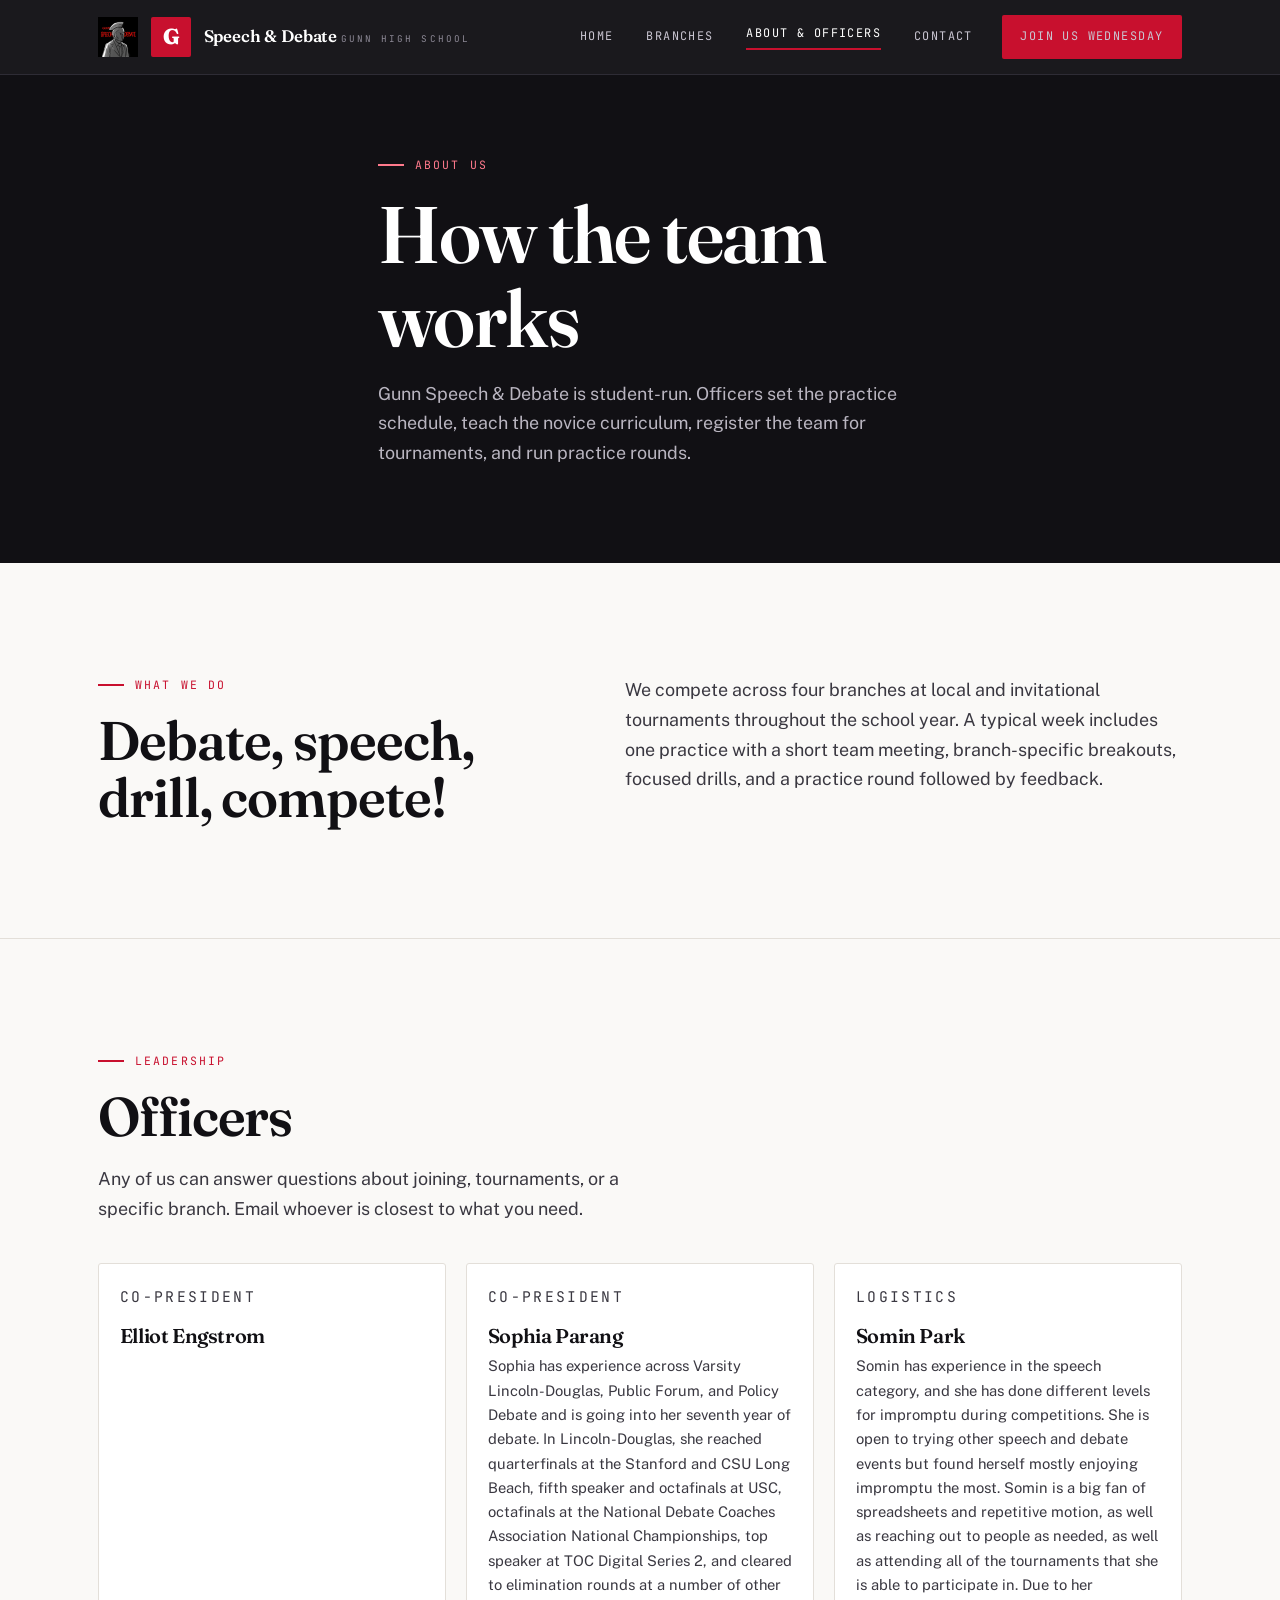
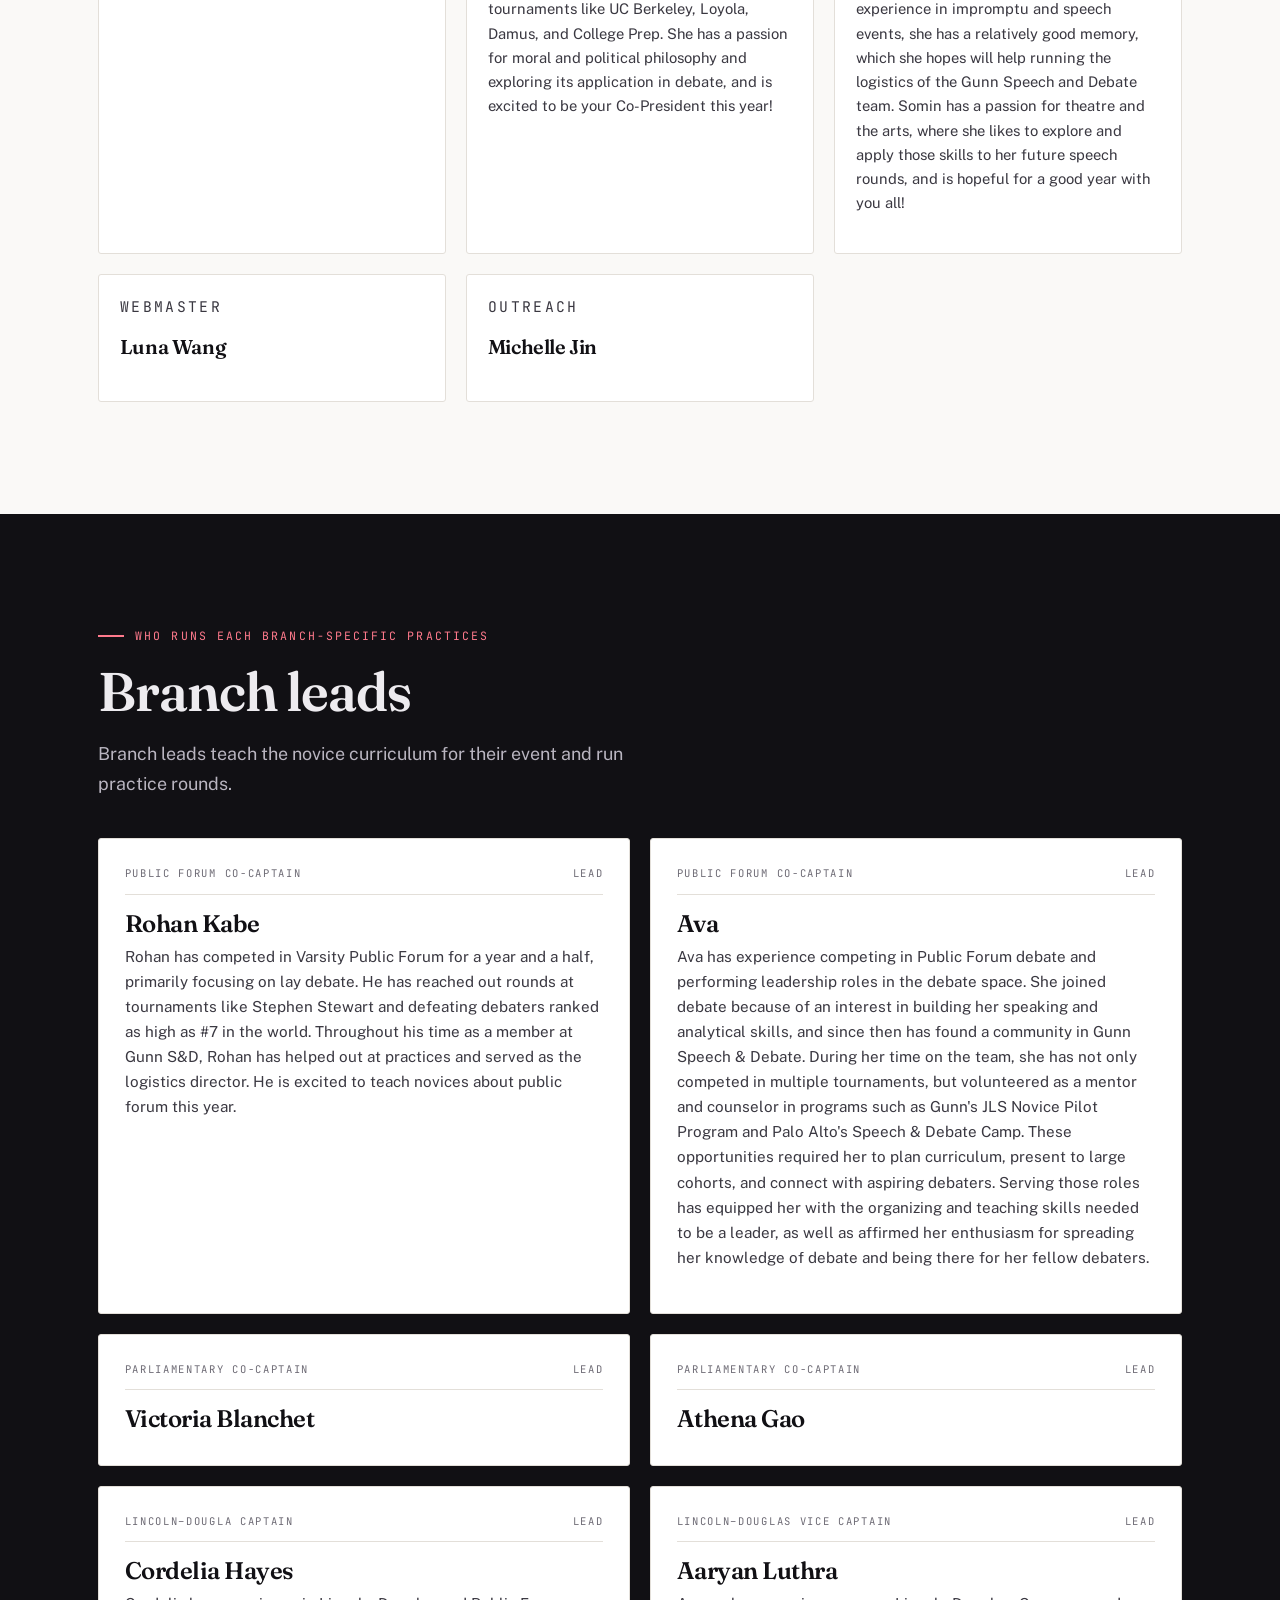
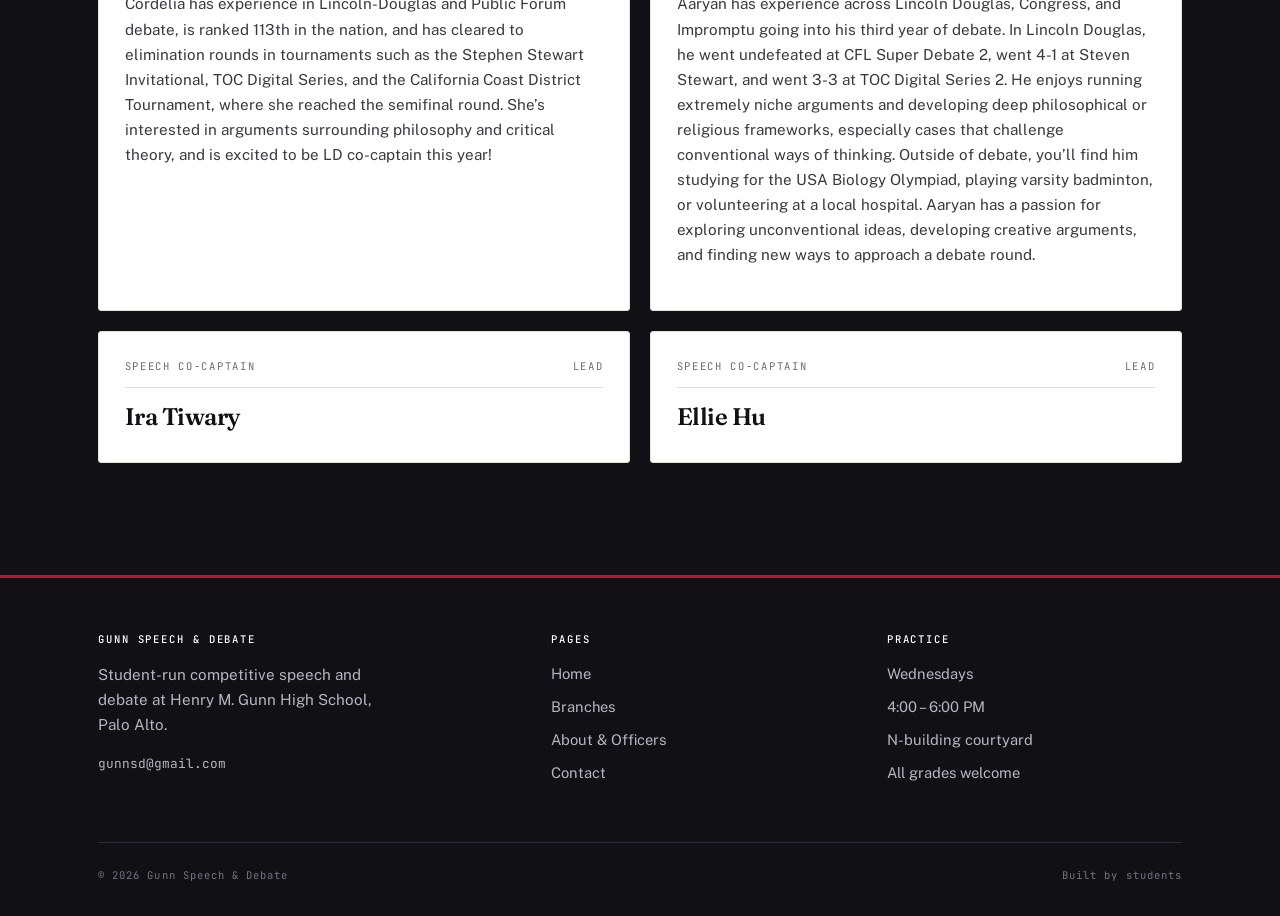
==== about.html @ 3ceed99e "Initial commit: Gunn SD site Co-Authored-By: Claude Opus 5 <noreply@anthropic.com>" ====
<!DOCTYPE html>
<html lang="en">
<head>
<meta charset="utf-8">
<meta name="viewport" content="width=device-width, initial-scale=1">
<title>About &amp; Officers — Gunn Speech &amp; Debate</title>
<meta name="description" content="Who we are and who runs the team — officers, branch leads, and how Gunn Speech &amp; Debate works.">
<link rel="preconnect" href="https://fonts.googleapis.com">
<link rel="preconnect" href="https://fonts.gstatic.com" crossorigin>
<link href="https://fonts.googleapis.com/css2?family=Fraunces:opsz,wght@9..144,400;9..144,600;9..144,900&family=Public+Sans:wght@400;500;600;700&family=JetBrains+Mono:wght@400;500;700&display=swap" rel="stylesheet">
<link rel="stylesheet" href="assets/css/style.css">
<link rel="icon" href="assets/img/favicon.png">
</head>
<body>
<a class="skip" href="#main">Skip to content</a>

<header class="site-header">
  <div class="wrap site-header__inner">
    <a class="brand" href="index.html">
      <img class="brand__logo" src="assets/img/gunn-logo.png" alt="Henry M. Gunn High School" onerror="this.remove()">
      <span class="brand__mark" aria-hidden="true">G</span>
      <span class="brand__text">
        <span class="brand__name">Speech &amp; Debate</span>
        <span class="brand__sub">Gunn High School</span>
      </span>
    </a>
    <button class="nav-toggle" aria-expanded="false" aria-controls="nav">Menu</button>
    <nav class="nav" id="nav">
      <a href="index.html">Home</a>
      <a href="branches.html">Branches</a>
      <a href="about.html" class="is-active">About &amp; Officers</a>
      <a href="contact.html">Contact</a>
      <a href="index.html#practice" class="btn btn--solid">Join us Wednesday</a>
    </nav>
  </div>
</header>

<main id="main">

  <section class="page-head">
    <div class="wrap" style="max-width:62ch">
      <p class="eyebrow eyebrow--light">About us</p>
      <h1 class="h-xl">How the team works</h1>
      <p class="lede">
        Gunn Speech &amp; Debate is student-run. Officers set the practice schedule, teach the
        novice curriculum, register the team for tournaments, and run practice rounds.
      </p>
    </div>
  </section>

  <section class="section">
    <div class="wrap split">
      <div class="reveal">
        <p class="eyebrow">What we do</p>
        <h2 class="h-lg">Debate, speech, drill, compete!</h2>
      </div>
      <div class="reveal stack">
        <p class="lede">
        We compete across four branches at local and invitational tournaments throughout the school year. A typical week includes one practice with a short team meeting, branch-specific breakouts, focused drills, and a practice round followed by feedback.
        </p>
      </div>
    </div>
  </section>

  <!-- ---------- OFFICERS ---------- -->
  <section class="section section--rule">
    <div class="wrap">
      <div class="reveal" style="max-width:56ch;margin-bottom:2.5rem">
        <p class="eyebrow">Leadership</p>
        <h2 class="h-lg">Officers</h2>
        <p class="lede" style="margin-top:1.2rem">
          Any of us can answer questions about joining, tournaments, or a specific branch. Email
          whoever is closest to what you need.
        </p>
      </div>

      <!--
        ============================================================
        HOW TO EDIT OFFICERS
        Copy one <article class="officer"> block per person.
        1. Photo: replace the <div class="officer__photo"> contents with
           <img src="assets/img/officers/firstname.jpg" alt="Name">
           (crop photos to 4:5 portrait, about 800x1000px)
        2. Swap in the real name, role, bio, and email.
        3. Delete any blocks you don't need.
        ============================================================
      -->
      <div class="officers">

        <article class="officer reveal">
          <div class="officer__body">
            <p class="officer__role">Co-President</p>
            <h3>Elliot Engstrom</h3>
            <p></p>
          </div>
        </article>

        <article class="officer reveal">
          <div class="officer__body">
            <p class="officer__role">Co-President</p>
            <h3>Sophia Parang</h3>
            <p>Sophia has experience across Varsity Lincoln-Douglas, Public Forum, and Policy Debate and is going into her seventh year of debate. In Lincoln-Douglas, she reached quarterfinals at the Stanford and CSU Long Beach, fifth speaker and octafinals at USC, octafinals at the National Debate Coaches Association National Championships, top speaker at TOC Digital Series 2, and cleared to elimination rounds at a number of other tournaments like UC Berkeley, Loyola, Damus, and College Prep. She has a passion for moral and political philosophy and exploring its application in debate, and is excited to be your Co-President this year!</p>
          </div>
        </article>

        <article class="officer reveal">
          <div class="officer__body">
            <p class="officer__role">Logistics</p>
            <h3>Somin Park</h3>
            <p>Somin has experience in the speech category, and she has done different levels for impromptu during competitions. She is open to trying other speech and debate events but found herself mostly enjoying impromptu the most. Somin is a big fan of spreadsheets and repetitive motion, as well as reaching out to people as needed, as well as attending all of the tournaments that she is able to participate in. Due to her experience in impromptu and speech events, she has a relatively good memory, which she hopes will help running the logistics of the Gunn Speech and Debate team. Somin has a passion for theatre and the arts, where she likes to explore and apply those skills to her future speech rounds, and is hopeful for a good year with you all!</p>          </div>
        </article>

            <article class="officer reveal">
          <div class="officer__body">
            <p class="officer__role">Webmaster</p>
            <h3>Luna Wang</h3>
            <p></p>
          </div>
        </article>


          <article class="officer reveal">
          <div class="officer__body">
            <p class="officer__role">Outreach</p>
            <h3>Michelle Jin</h3>
            <p></p>
          </div>
        </article>



      </div>
    </div>
  </section>

  <!-- ---------- BRANCH LEADS ---------- -->
  <section class="section section--dark">
    <div class="wrap">
      <div class="reveal" style="max-width:56ch;margin-bottom:2.5rem">
        <p class="eyebrow eyebrow--light">who runs each branch-specific practices</p>
        <h2 class="h-lg">Branch leads</h2>
        <p class="lede lede--light" style="margin-top:1.2rem">
          Branch leads teach the novice curriculum for their event and run practice rounds.
        </p>
      </div>
      <div class="grid-2 reveal">
        <div class="branch-link" style="cursor:default">
          <div class="branch-link__meta"><span>Public Forum Co-Captain</span><span>Lead</span></div>
          <h3>Rohan Kabe</h3>
          <p>Rohan has competed in Varsity Public Forum for a year and a half, primarily focusing on lay debate. He has reached out rounds at tournaments like Stephen Stewart and defeating debaters ranked as high as #7 in the world. Throughout his time as a member at Gunn S&D, Rohan has helped out at practices and served as the logistics director. He is excited to teach novices about public forum this year.</p>
        </div>

         <div class="branch-link" style="cursor:default">
          <div class="branch-link__meta"><span>Public Forum Co-Captain</span><span>Lead</span></div>
          <h3>Ava</h3>
          <p>Ava has experience competing in Public Forum debate and performing leadership roles in the debate space. She joined debate because of an interest in building her speaking and analytical skills, and since then has found a community in Gunn Speech & Debate. During her time on the team, she has not only competed in multiple tournaments, but volunteered as a mentor and counselor in programs such as Gunn's JLS Novice Pilot Program and Palo Alto's Speech & Debate Camp. These opportunities required her to plan curriculum, present to large cohorts, and connect with aspiring debaters. Serving those roles has equipped her with the organizing and teaching skills needed to be a leader, as well as affirmed her enthusiasm for spreading her knowledge of debate and being there for her fellow debaters.</p>
        </div>

        <div class="branch-link" style="cursor:default">
          <div class="branch-link__meta"><span>Parliamentary Co-Captain</span><span>Lead</span></div>
          <h3>Victoria Blanchet</h3>
        </div>
         <div class="branch-link" style="cursor:default">
          <div class="branch-link__meta"><span>Parliamentary Co-Captain</span><span>Lead</span></div>
          <h3>Athena Gao</h3>
        </div>
        <div class="branch-link" style="cursor:default">
          <div class="branch-link__meta"><span>Lincoln–Dougla Captain</span><span>Lead</span></div>
          <h3>Cordelia Hayes</h3>
          <p>Cordelia has experience in Lincoln-Douglas and Public Forum debate, is ranked 113th in the nation, and has cleared to elimination rounds in tournaments such as the Stephen Stewart Invitational, TOC Digital Series, and the California Coast District Tournament, where she reached the semifinal round. She’s interested in arguments surrounding philosophy and critical theory, and is excited to be LD co-captain this year!</p>
        </div>
          <div class="branch-link" style="cursor:default">
          <div class="branch-link__meta"><span>Lincoln–Douglas Vice Captain</span><span>Lead</span></div>
          <h3>Aaryan Luthra</h3>
          <p>Aaryan has experience across Lincoln Douglas, Congress, and Impromptu going into his third year of debate. In Lincoln Douglas, he went undefeated at CFL Super Debate 2, went 4-1 at Steven Stewart, and went 3-3 at TOC Digital Series 2. He enjoys running extremely niche arguments and developing deep philosophical or religious frameworks, especially cases that challenge conventional ways of thinking. Outside of debate, you’ll find him studying for the USA Biology Olympiad, playing varsity badminton, or volunteering at a local hospital. Aaryan has a passion for exploring unconventional ideas, developing creative arguments, and finding new ways to approach a debate round. </p>
        </div>
        <div class="branch-link" style="cursor:default">
          <div class="branch-link__meta"><span>Speech Co-captain</span><span>Lead</span></div>
          <h3>Ira Tiwary</h3>
        </div>
        <div class="branch-link" style="cursor:default">
          <div class="branch-link__meta"><span>Speech Co-captain</span><span>Lead</span></div>
          <h3>Ellie Hu</h3>
        </div>
      </div>
    </div>
  </section>

</main>

<footer class="site-footer">
  <div class="wrap">
    <div class="site-footer__grid">
      <div>
        <h4>Gunn Speech &amp; Debate</h4>
        <p style="font-size:.95rem;max-width:34ch">Student-run competitive speech and debate at Henry M. Gunn High School, Palo Alto.</p>
        <p style="font-family:var(--mono);font-size:.8rem"><a href="mailto:gunnsd@gmail.com">gunnsd@gmail.com</a></p>
      </div>
      <div>
        <h4>Pages</h4>
        <ul>
          <li><a href="index.html">Home</a></li>
          <li><a href="branches.html">Branches</a></li>
          <li><a href="about.html">About &amp; Officers</a></li>
          <li><a href="contact.html">Contact</a></li>
        </ul>
      </div>
      <div>
        <h4>Practice</h4>
        <ul>
          <li>Wednesdays</li>
          <li>4:00 – 6:00 PM</li>
          <li>N-building courtyard</li>
          <li>All grades welcome</li>
        </ul>
      </div>
    </div>
    <div class="site-footer__note">
      <span>© <span id="year">2026</span> Gunn Speech &amp; Debate</span>
      <span>Built by students</span>
    </div>
  </div>
</footer>

<script src="assets/js/main.js"></script>
</body>
</html>
---- assets/css/style.css ----
/* ============================================================
   Gunn Speech & Debate — core stylesheet
   Palette:  ink #111014 / crimson #C8102E / ember #8C0E22
             paper #FAF9F7 / rule #E3DFD9 / mute #6E6B75
   Type:     Fraunces (display) / Public Sans (body) / JetBrains Mono (data)
   ============================================================ */

:root {
  --ink: #111014;
  --ink-2: #1B1A20;
  --ink-soft: #3A3841;
  --mute: #6E6B75;
  --crimson: #C8102E;
  --ember: #8C0E22;
  --paper: #FAF9F7;
  --card: #FFFFFF;
  --rule: #E3DFD9;
  --rule-dark: #2E2C35;

  --display: "Fraunces", Georgia, serif;
  --body: "Public Sans", system-ui, -apple-system, sans-serif;
  --mono: "JetBrains Mono", ui-monospace, monospace;

  --wrap: 1180px;
  --gut: clamp(1.25rem, 4vw, 3rem);
  --radius: 3px;
}

/* ---------- reset ---------- */
*, *::before, *::after { box-sizing: border-box; }
html { -webkit-text-size-adjust: 100%; scroll-behavior: smooth; }
body {
  margin: 0;
  background: var(--paper);
  color: var(--ink);
  font-family: var(--body);
  font-size: 17px;
  line-height: 1.65;
  -webkit-font-smoothing: antialiased;
}
img { max-width: 100%; display: block; }
a { color: inherit; }
h1, h2, h3, h4 { margin: 0; font-family: var(--display); font-weight: 600; line-height: 1.05; letter-spacing: -0.02em; }
p { margin: 0 0 1rem; }
ul { margin: 0; padding: 0; list-style: none; }

:focus-visible {
  outline: 3px solid var(--crimson);
  outline-offset: 3px;
}
.skip {
  position: absolute; left: -9999px; top: 0; z-index: 200;
  background: var(--crimson); color: #fff; padding: .75rem 1.25rem;
  font-family: var(--mono); font-size: .8rem;
}
.skip:focus { left: 0; }

/* ---------- shared bits ---------- */
.wrap { width: 100%; max-width: var(--wrap); margin: 0 auto; padding: 0 var(--gut); }

.eyebrow {
  font-family: var(--mono);
  font-size: .72rem;
  letter-spacing: .18em;
  text-transform: uppercase;
  color: var(--crimson);
  margin: 0 0 1.1rem;
  display: flex;
  align-items: center;
  gap: .7rem;
}
.eyebrow::before {
  content: "";
  width: 26px; height: 2px;
  background: var(--crimson);
  flex: none;
}
.eyebrow--light { color: #FF7A8C; }
.eyebrow--light::before { background: #FF7A8C; }

.h-xl { font-size: clamp(2.6rem, 7vw, 5rem); }
.h-lg { font-size: clamp(2.1rem, 4.6vw, 3.4rem); }
.h-md { font-size: clamp(1.4rem, 2.4vw, 1.9rem); }
.lede { font-size: 1.12rem; color: var(--ink-soft); max-width: 60ch; }
.lede--light { color: #B9B5C0; }

.btn {
  display: inline-flex; align-items: center; gap: .6rem;
  font-family: var(--mono); font-size: .78rem; letter-spacing: .12em; text-transform: uppercase;
  padding: 1rem 1.6rem; border: 1.5px solid transparent; border-radius: var(--radius);
  text-decoration: none; cursor: pointer;
  transition: background .18s ease, color .18s ease, transform .18s ease, border-color .18s ease;
}
.btn:hover { transform: translateY(-2px); }
.btn--solid { background: var(--crimson); color: #fff; }
.btn--solid:hover { background: var(--ember); }
.btn--ghost { border-color: currentColor; color: var(--ink); }
.btn--ghost:hover { background: var(--ink); color: var(--paper); border-color: var(--ink); }
.btn--ghost-light { border-color: rgba(255,255,255,.45); color: #fff; }
.btn--ghost-light:hover { background: #fff; color: var(--ink); border-color: #fff; }

.section { padding: clamp(4rem, 9vw, 7rem) 0; }
.section--dark { background: var(--ink); color: #EDEBEF; }
.section--rule { border-top: 1px solid var(--rule); }

/* ---------- header ---------- */
.site-header {
  position: sticky; top: 0; z-index: 100;
  background: rgba(17, 16, 20, .96);
  backdrop-filter: blur(8px);
  border-bottom: 1px solid var(--rule-dark);
}
.site-header__inner {
  display: flex; align-items: center; justify-content: space-between;
  gap: 1rem; min-height: 74px;
}
.brand { display: flex; align-items: center; gap: .8rem; text-decoration: none; color: #fff; }
.brand__logo { height: 40px; width: auto; }
.brand__mark {
  width: 40px; height: 40px; display: grid; place-items: center;
  background: var(--crimson); color: #fff; border-radius: 2px;
  font-family: var(--display); font-weight: 900; font-size: 1.35rem; letter-spacing: -.04em;
}
.brand__text { line-height: 1.15; }
.brand__name { font-family: var(--display); font-weight: 600; font-size: 1.05rem; letter-spacing: -.01em; }
.brand__sub {
  font-family: var(--mono); font-size: .58rem; letter-spacing: .22em;
  text-transform: uppercase; color: #8E8A97;
}

.nav { display: flex; align-items: center; gap: .35rem; }
.nav a {
  font-family: var(--mono); font-size: .74rem; letter-spacing: .12em; text-transform: uppercase;
  color: #C9C5D1; text-decoration: none; padding: .6rem .85rem; border-radius: 2px;
  transition: color .16s ease, background .16s ease;
}
.nav a:hover { color: #fff; background: rgba(255,255,255,.07); }
.nav a.is-active { color: #fff; }
.nav a.is-active::after {
  content: ""; display: block; height: 2px; background: var(--crimson); margin-top: 5px;
}
.nav .btn { padding: .7rem 1.1rem; margin-left: .6rem; }
.nav .btn:hover { background: var(--ember); color: #fff; }

.nav-toggle {
  display: none; background: none; border: 1px solid var(--rule-dark); color: #fff;
  font-family: var(--mono); font-size: .7rem; letter-spacing: .14em; text-transform: uppercase;
  padding: .6rem .8rem; border-radius: 2px; cursor: pointer;
}

/* ---------- hero ---------- */
.hero {
  background: var(--ink);
  color: #fff;
  position: relative;
  overflow: hidden;
  padding: clamp(3.5rem, 9vw, 6.5rem) 0 clamp(3.5rem, 8vw, 5.5rem);
}
.hero::after {
  content: ""; position: absolute; inset: 0;
  background:
    repeating-linear-gradient(90deg, rgba(255,255,255,.035) 0 1px, transparent 1px 96px);
  pointer-events: none;
}
.hero__grid {
  position: relative; z-index: 2;
  display: grid; grid-template-columns: 1.35fr .85fr; gap: clamp(2rem, 5vw, 4rem);
  align-items: center;
}
.hero__title { font-size: clamp(2.7rem, 6.6vw, 5.1rem); font-weight: 600; }
.hero__title em {
  font-style: normal; color: var(--crimson);
  text-decoration: underline; text-decoration-thickness: 3px; text-underline-offset: 8px;
}
.hero__resolved {
  font-family: var(--mono); font-size: .8rem; letter-spacing: .3em; text-transform: uppercase;
  color: var(--crimson); margin-bottom: 1.4rem; display: block;
}
.hero__lede { color: #B9B5C0; font-size: 1.14rem; max-width: 46ch; margin-top: 1.6rem; }
.hero__actions { display: flex; flex-wrap: wrap; gap: .8rem; margin-top: 2.2rem; }

/* signature: the time-signal card */
.signal {
  border: 1px solid var(--rule-dark);
  background: linear-gradient(180deg, #17161C 0%, #121116 100%);
  border-radius: var(--radius);
  padding: 1.6rem 1.6rem 1.4rem;
}
.signal__head {
  display: flex; justify-content: space-between; align-items: center;
  font-family: var(--mono); font-size: .66rem; letter-spacing: .2em; text-transform: uppercase;
  color: #8E8A97; border-bottom: 1px solid var(--rule-dark); padding-bottom: .8rem;
}
.signal__dot {
  width: 8px; height: 8px; border-radius: 50%; background: var(--crimson);
  display: inline-block; margin-right: .45rem;
  animation: pulse 2.4s ease-in-out infinite;
}
@keyframes pulse { 0%, 100% { opacity: 1; } 50% { opacity: .25; } }
.signal__day {
  font-family: var(--display); font-size: clamp(2.4rem, 5vw, 3.2rem); font-weight: 900;
  letter-spacing: -.03em; margin: 1.1rem 0 .2rem; color: #fff;
}
.signal__time { font-family: var(--mono); font-size: 1.5rem; color: var(--crimson); letter-spacing: -.02em; }
.signal__rows { margin-top: 1.3rem; border-top: 1px solid var(--rule-dark); }
.signal__row {
  display: flex; justify-content: space-between; gap: 1rem;
  padding: .7rem 0; border-bottom: 1px solid var(--rule-dark);
  font-family: var(--mono); font-size: .74rem; letter-spacing: .04em;
}
.signal__row span:first-child { color: #77737F; text-transform: uppercase; letter-spacing: .16em; font-size: .64rem; }
.signal__row span:last-child { color: #EDEBEF; text-align: right; }
.signal__note { font-family: var(--mono); font-size: .68rem; color: #77737F; margin: 1rem 0 0; line-height: 1.6; }

/* ---------- marquee strip ---------- */
.strip {
  background: var(--crimson); color: #fff; overflow: hidden;
  border-top: 1px solid rgba(0,0,0,.2); border-bottom: 1px solid rgba(0,0,0,.2);
}
.strip__track {
  display: flex; gap: 3rem; padding: .8rem 0; white-space: nowrap;
  font-family: var(--mono); font-size: .72rem; letter-spacing: .24em; text-transform: uppercase;
  animation: slide 34s linear infinite; width: max-content;
}
.strip__track span::before { content: "◆"; margin-right: 3rem; opacity: .6; }
@keyframes slide { from { transform: translateX(0); } to { transform: translateX(-50%); } }

/* ---------- generic layout helpers ---------- */
.split { display: grid; grid-template-columns: .9fr 1.1fr; gap: clamp(2rem, 6vw, 4.5rem); align-items: start; }
.stack > * + * { margin-top: 1rem; }
.grid-3 { display: grid; grid-template-columns: repeat(3, 1fr); gap: 1.25rem; }
.grid-2 { display: grid; grid-template-columns: repeat(2, 1fr); gap: 1.25rem; }

/* ---------- cards ---------- */
.card {
  background: var(--card);
  border: 1px solid var(--rule);
  border-radius: var(--radius);
  padding: 1.7rem;
}
.card__num {
  font-family: var(--mono); font-size: .7rem; letter-spacing: .18em; color: var(--crimson);
  display: block; margin-bottom: .8rem;
}
.card p { color: var(--ink-soft); margin-bottom: 0; }
.card h3 { margin-bottom: .6rem; }

/* branch teaser cards */
.branch-link {
  display: block; text-decoration: none; color: var(--ink);
  background: var(--card); border: 1px solid var(--rule); border-radius: var(--radius);
  padding: 1.6rem; position: relative; overflow: hidden;
  transition: border-color .2s ease, transform .2s ease;
}
.branch-link::before {
  content: ""; position: absolute; left: 0; top: 0; bottom: 0; width: 3px;
  background: var(--crimson); transform: scaleY(0); transform-origin: top;
  transition: transform .28s ease;
}
.branch-link:hover { border-color: var(--ink); transform: translateY(-3px); }
.branch-link:hover::before { transform: scaleY(1); }
.branch-link__meta {
  font-family: var(--mono); font-size: .66rem; letter-spacing: .16em; text-transform: uppercase;
  color: var(--mute); display: flex; justify-content: space-between; gap: 1rem;
  border-bottom: 1px solid var(--rule); padding-bottom: .7rem; margin-bottom: 1rem;
}
.branch-link h3 { font-size: 1.5rem; margin-bottom: .5rem; color: var(--ink); }
.branch-link p { color: var(--ink-soft); font-size: .95rem; margin: 0 0 1.1rem; }
.branch-link__go { font-family: var(--mono); font-size: .7rem; letter-spacing: .14em; text-transform: uppercase; color: var(--crimson); }

/* ---------- THE FLOW (signature element) ---------- */
.flow { border-top: 1px solid var(--rule); margin-top: 1.6rem; }
.flow__row {
  display: grid; grid-template-columns: 92px 1fr 74px;
  gap: 1rem; align-items: baseline;
  padding: .8rem 0; border-bottom: 1px solid var(--rule);
}
.flow__side {
  font-family: var(--mono); font-size: .62rem; letter-spacing: .16em; text-transform: uppercase;
  padding: .18rem .45rem; border-radius: 2px; justify-self: start;
}
.flow__side--aff { background: rgba(200,16,46,.1); color: var(--ember); }
.flow__side--neg { background: rgba(17,16,20,.07); color: var(--ink); }
.flow__side--both { background: transparent; color: var(--mute); border: 1px dashed var(--rule); }
.flow__name { font-weight: 600; font-size: .98rem; }
.flow__name small { display: block; font-weight: 400; color: var(--mute); font-size: .82rem; line-height: 1.5; }
.flow__time { font-family: var(--mono); font-size: .82rem; color: var(--crimson); text-align: right; }

.branch {
  border-top: 3px solid var(--ink);
  padding-top: 1.8rem;
  margin-top: clamp(3rem, 6vw, 4.5rem);
  display: grid; grid-template-columns: 1fr 1.05fr; gap: clamp(2rem, 5vw, 4rem);
  align-items: start;
  scroll-margin-top: 90px;
}
.branch:first-of-type { margin-top: 0; }
.branch__tag {
  font-family: var(--mono); font-size: .68rem; letter-spacing: .18em; text-transform: uppercase;
  color: var(--crimson); margin-bottom: .9rem; display: block;
}
.branch__facts { margin-top: 1.4rem; border-top: 1px solid var(--rule); }
.branch__facts div {
  display: flex; justify-content: space-between; gap: 1rem;
  padding: .6rem 0; border-bottom: 1px solid var(--rule);
  font-size: .9rem;
}
.branch__facts dt, .branch__facts span:first-child {
  font-family: var(--mono); font-size: .64rem; letter-spacing: .16em;
  text-transform: uppercase; color: var(--mute);
}
.flow__caption {
  font-family: var(--mono); font-size: .64rem; letter-spacing: .16em; text-transform: uppercase;
  color: var(--mute); display: flex; justify-content: space-between; gap: 1rem;
}

/* speech events list (deliberately not a flow) */
.event {
  display: grid; grid-template-columns: 1fr auto; gap: 1rem; align-items: baseline;
  padding: 1rem 0; border-bottom: 1px solid var(--rule);
}
.event h4 { font-family: var(--body); font-weight: 600; font-size: 1rem; margin: 0 0 .2rem; }
.event p { margin: 0; color: var(--ink-soft); font-size: .9rem; }
.event__time { font-family: var(--mono); font-size: .78rem; color: var(--crimson); white-space: nowrap; }

/* ---------- officers ---------- */
.officers { display: grid; grid-template-columns: repeat(3, 1fr); gap: 1.25rem; }
.officer {
  background: var(--card); border: 1px solid var(--rule); border-radius: var(--radius);
  overflow: hidden; display: flex; flex-direction: column;
}
.officer__photo {
  aspect-ratio: 4 / 5; background: #EBE8E3; position: relative;
  display: grid; place-items: center; border-bottom: 1px solid var(--rule);
  overflow: hidden;
}
.officer__photo img { width: 100%; height: 100%; object-fit: cover; }
.officer__initials {
  font-family: var(--display); font-size: 2.6rem; font-weight: 900; color: #C9C4BC; letter-spacing: -.04em;
}
.officer__body { padding: 1.3rem; flex: 1; display: flex; flex-direction: column; }
.officer__role {
  font-family: var(--mono); font-size: .64rem; letter-spacing: .16em; text-transform: uppercase;
  color: var(--crimson); margin-bottom: .5rem;
}
.officer h3 { font-size: 1.25rem; margin-bottom: .5rem; }
.officer p { font-size: .92rem; color: var(--ink-soft); margin-bottom: 1rem; }
.officer__mail {
  margin-top: auto; font-family: var(--mono); font-size: .72rem; color: var(--ink);
  text-decoration: none; border-bottom: 1px solid var(--crimson); align-self: flex-start;
  padding-bottom: 2px;
}
.officer__mail:hover { color: var(--crimson); }

/* ---------- contact ---------- */
.contact-card {
  background: var(--ink); color: #fff; border-radius: var(--radius);
  padding: clamp(1.75rem, 4vw, 2.5rem);
}
.contact-card a { color: #fff; }
.mailrow {
  display: flex; justify-content: space-between; align-items: baseline; gap: 1rem;
  padding: 1rem 0; border-bottom: 1px solid var(--rule-dark);
  text-decoration: none;
}
.mailrow:first-of-type { border-top: 1px solid var(--rule-dark); }
.mailrow__label { font-family: var(--mono); font-size: .66rem; letter-spacing: .16em; text-transform: uppercase; color: #8E8A97; }
.mailrow__value { font-family: var(--mono); font-size: .92rem; color: #fff; word-break: break-all; }
.mailrow:hover .mailrow__value { color: #FF7A8C; }

.faq { border-top: 1px solid var(--rule); }
.faq details { border-bottom: 1px solid var(--rule); }
.faq summary {
  cursor: pointer; padding: 1.1rem 0; font-weight: 600; font-size: 1.02rem;
  list-style: none; display: flex; justify-content: space-between; gap: 1rem; align-items: center;
}
.faq summary::-webkit-details-marker { display: none; }
.faq summary::after { content: "+"; font-family: var(--mono); color: var(--crimson); font-size: 1.2rem; }
.faq details[open] summary::after { content: "–"; }
.faq details p { color: var(--ink-soft); padding-bottom: 1.1rem; margin: 0; max-width: 70ch; }

/* ---------- stats ---------- */
.stats { display: grid; grid-template-columns: repeat(4, 1fr); gap: 1px; background: var(--rule-dark); border: 1px solid var(--rule-dark); }
.stat { background: var(--ink); padding: 1.5rem; }
.stat__k { font-family: var(--display); font-size: 2.1rem; font-weight: 900; color: #fff; letter-spacing: -.03em; }
.stat__l { font-family: var(--mono); font-size: .64rem; letter-spacing: .16em; text-transform: uppercase; color: #8E8A97; margin-top: .3rem; }

/* ---------- footer ---------- */
.site-footer { background: var(--ink); color: #B9B5C0; padding: 3.5rem 0 2rem; border-top: 3px solid var(--crimson); }
.site-footer__grid { display: grid; grid-template-columns: 1.4fr 1fr 1fr; gap: 2.5rem; }
.site-footer h4 {
  font-family: var(--mono); font-size: .66rem; letter-spacing: .18em; text-transform: uppercase;
  color: #fff; margin-bottom: 1rem; font-weight: 500;
}
.site-footer a { color: #B9B5C0; text-decoration: none; }
.site-footer a:hover { color: #fff; }
.site-footer li { margin-bottom: .55rem; font-size: .92rem; }
.site-footer__note {
  margin-top: 3rem; padding-top: 1.5rem; border-top: 1px solid var(--rule-dark);
  display: flex; justify-content: space-between; flex-wrap: wrap; gap: 1rem;
  font-family: var(--mono); font-size: .66rem; letter-spacing: .1em; color: #77737F;
}

/* ---------- page header (interior pages) ---------- */
.page-head { background: var(--ink); color: #fff; padding: clamp(3rem, 7vw, 5rem) 0; }
.page-head .lede { color: #B9B5C0; margin-top: 1.2rem; }

/* ---------- reveal ---------- */
.reveal { opacity: 0; transform: translateY(18px); transition: opacity .6s ease, transform .6s ease; }
.reveal.is-in { opacity: 1; transform: none; }

/* ---------- responsive ---------- */
@media (max-width: 900px) {
  .hero__grid, .split, .branch { grid-template-columns: 1fr; }
  .grid-3, .officers { grid-template-columns: repeat(2, 1fr); }
  .stats { grid-template-columns: repeat(2, 1fr); }
  .site-footer__grid { grid-template-columns: 1fr 1fr; }

  .nav-toggle { display: block; }
  .nav {
    display: none; position: absolute; left: 0; right: 0; top: 100%;
    flex-direction: column; align-items: stretch; gap: 0;
    background: var(--ink); border-bottom: 1px solid var(--rule-dark); padding: .5rem var(--gut) 1.25rem;
  }
  .nav.is-open { display: flex; }
  .nav a { padding: .9rem 0; border-bottom: 1px solid var(--rule-dark); }
  .nav a.is-active::after { display: none; }
  .nav .btn { margin: 1rem 0 0; justify-content: center; }
  .site-header__inner { position: relative; }
}
@media (max-width: 620px) {
  body { font-size: 16px; }
  .grid-3, .grid-2, .officers { grid-template-columns: 1fr; }
  .stats { grid-template-columns: 1fr; }
  .site-footer__grid { grid-template-columns: 1fr; }
  .flow__row { grid-template-columns: 78px 1fr 62px; gap: .6rem; }
  .btn { width: 100%; justify-content: center; }
  .hero__actions { flex-direction: column; }
}

@media (prefers-reduced-motion: reduce) {
  *, *::before, *::after {
    animation-duration: .001ms !important;
    animation-iteration-count: 1 !important;
    transition-duration: .001ms !important;
    scroll-behavior: auto !important;
  }
  .reveal { opacity: 1; transform: none; }
}

/* ---------- parent night banner ---------- */
.blare {
  position: relative; overflow: hidden;
  background: var(--crimson);
  color: #fff;
  border-bottom: 2px solid var(--ember);
  animation: blare-flash 1.6s ease-in-out infinite;
}
.blare__inner {
  display: flex; align-items: center; justify-content: center;
  flex-wrap: wrap; gap: .55rem 1.1rem;
  padding: .85rem 0; text-align: center;
}
.blare__tag {
  font-family: var(--mono); font-size: .62rem; font-weight: 700;
  letter-spacing: .22em; text-transform: uppercase;
  background: #fff; color: var(--crimson);
  padding: .3rem .6rem; border-radius: 2px;
  animation: pulse 1.2s ease-in-out infinite;
}
.blare__text {
  font-family: var(--display); font-weight: 900; font-size: 1.08rem;
  letter-spacing: -.01em;
}
.blare__link {
  font-family: var(--mono); font-size: .72rem; font-weight: 700;
  letter-spacing: .14em; text-transform: uppercase;
  color: #fff; text-decoration: none;
  border: 1.5px solid rgba(255,255,255,.7); border-radius: var(--radius);
  padding: .5rem .9rem; transition: background .18s ease, color .18s ease;
}
.blare__link:hover, .blare__link:focus-visible { background: #fff; color: var(--crimson); }
@keyframes blare-flash {
  0%, 100% { background: var(--crimson); }
  50% { background: var(--ember); }
}
@media (max-width: 640px) {
  .blare__text { font-size: .95rem; }
}
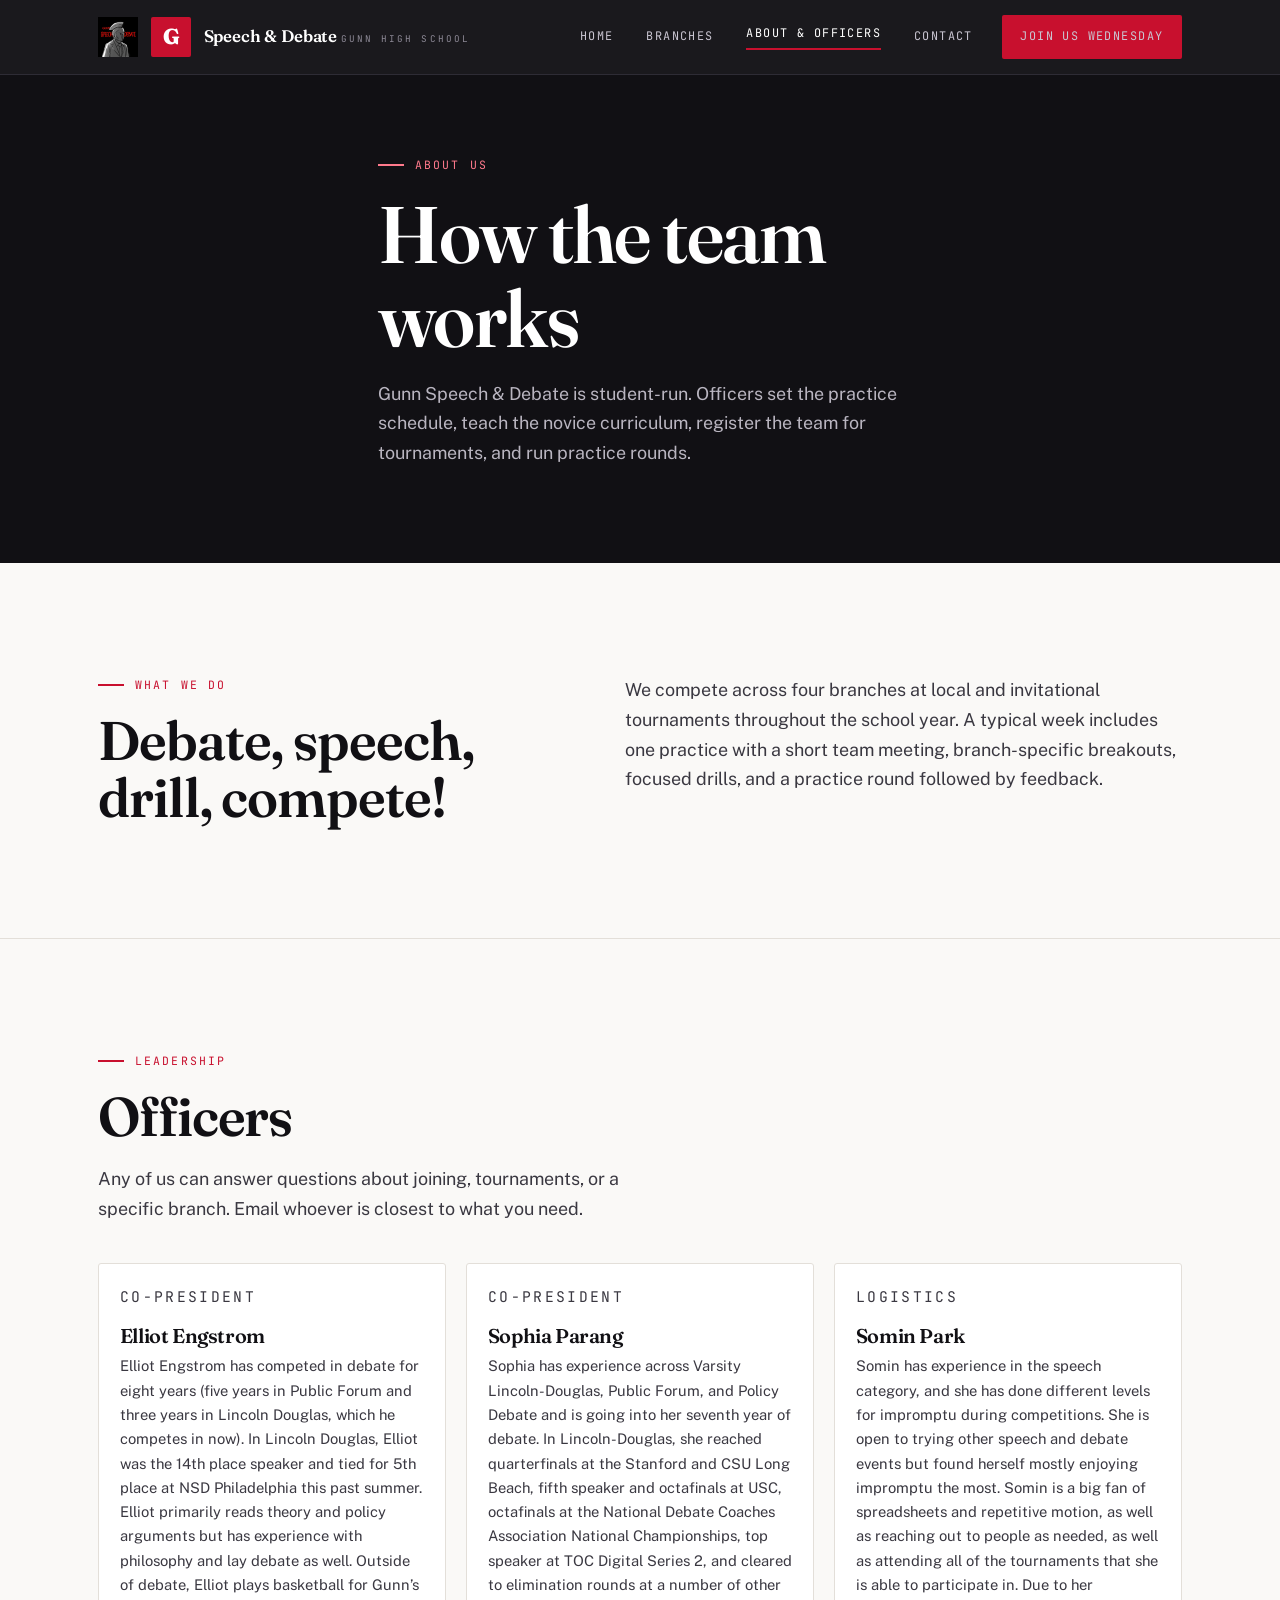
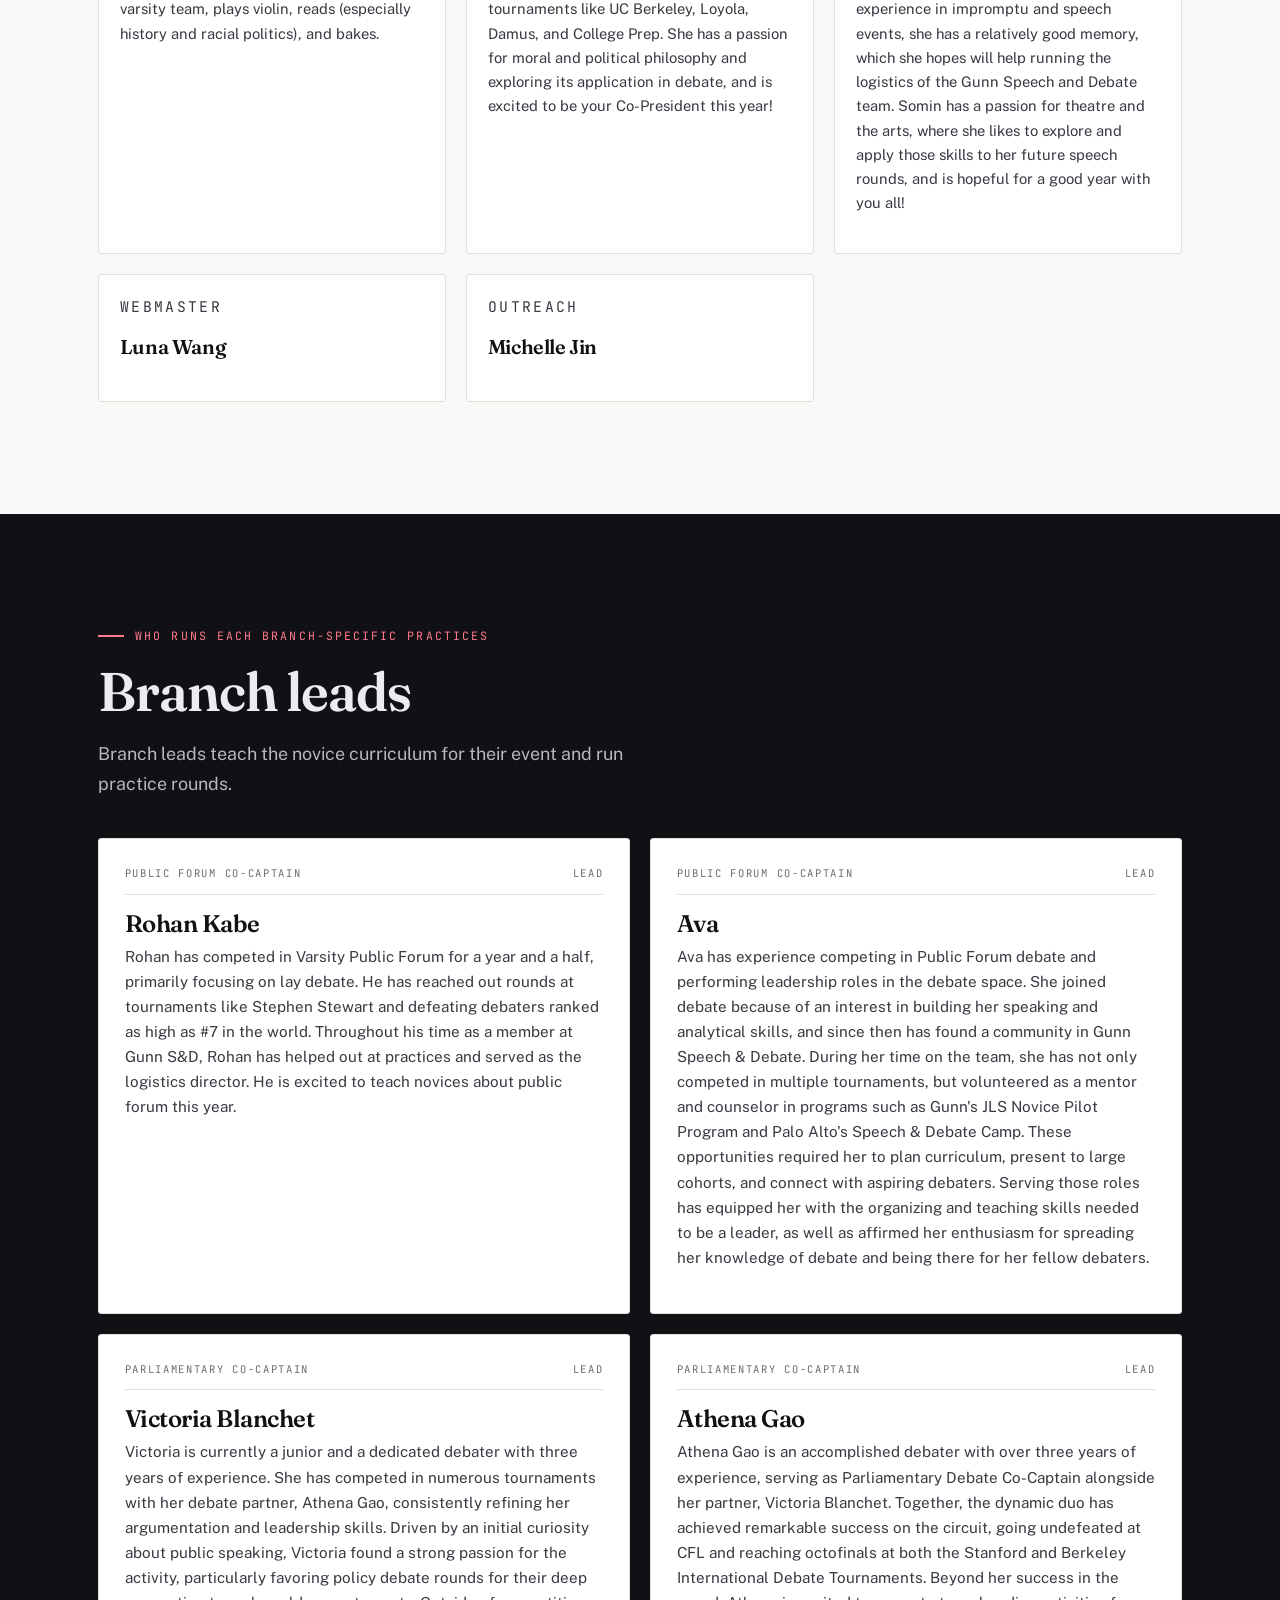
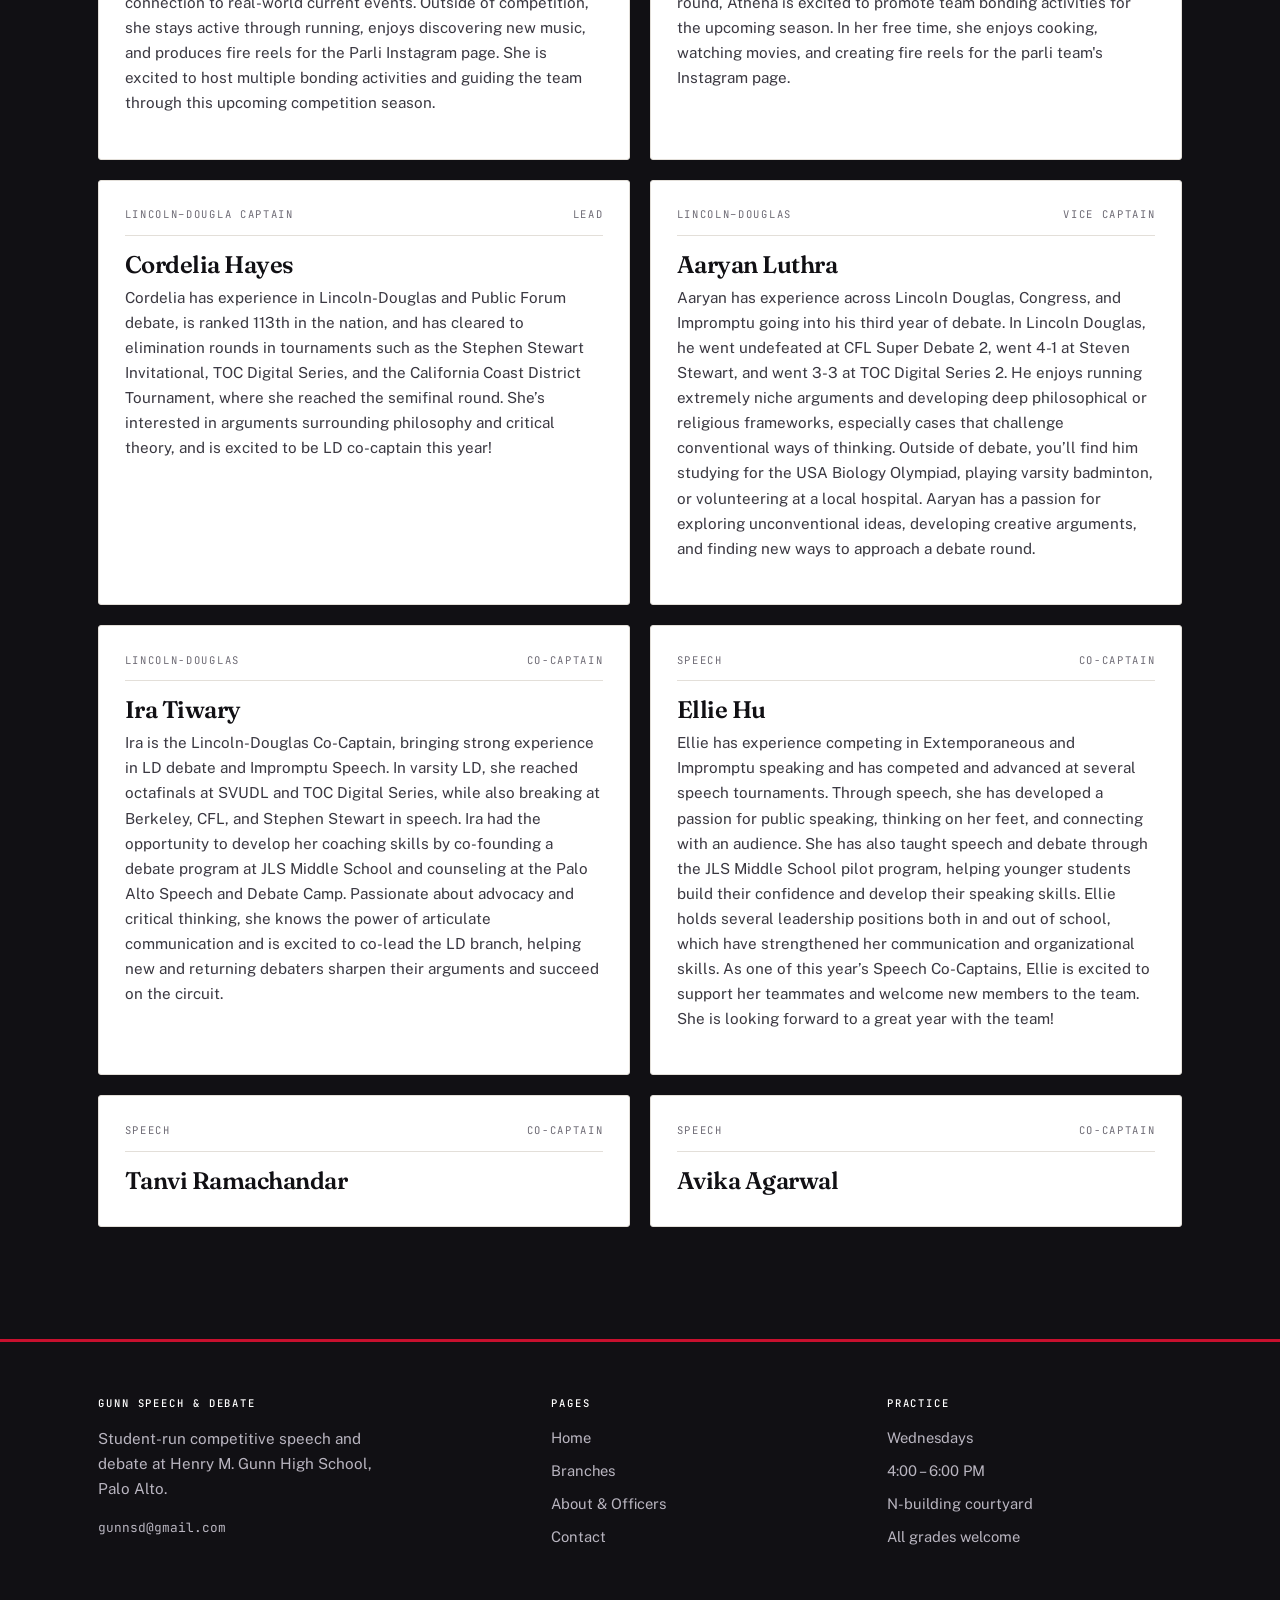
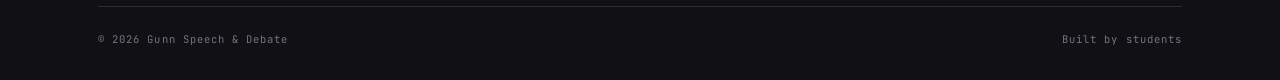
==== commit ec68f5b8: "update officer bios w ppl who sent them in" ====
--- a/about.html
+++ b/about.html
@@ -91,7 +91,7 @@
           <div class="officer__body">
             <p class="officer__role">Co-President</p>
             <h3>Elliot Engstrom</h3>
-            <p></p>
+            <p>Elliot Engstrom has competed in debate for eight years (five years in Public Forum and three years in Lincoln Douglas, which he competes in now). In Lincoln Douglas, Elliot was the 14th place speaker and tied for 5th place at NSD Philadelphia this past summer. Elliot primarily reads theory and policy arguments but has experience with philosophy and lay debate as well. Outside of debate, Elliot plays basketball for Gunn’s varsity team, plays violin, reads (especially history and racial politics), and bakes. </p>
           </div>
         </article>
 
@@ -159,10 +159,12 @@
         <div class="branch-link" style="cursor:default">
           <div class="branch-link__meta"><span>Parliamentary Co-Captain</span><span>Lead</span></div>
           <h3>Victoria Blanchet</h3>
+          <p>Victoria is currently a junior and a dedicated debater with three years of experience. She has competed in numerous tournaments with her debate partner, Athena Gao, consistently refining her argumentation and leadership skills. Driven by an initial curiosity about public speaking, Victoria found a strong passion for the activity, particularly favoring policy debate rounds for their deep connection to real-world current events. Outside of competition, she stays active through running, enjoys discovering new music, and produces fire reels for the Parli Instagram page. She is excited to host multiple bonding activities and guiding the team through this upcoming competition season.</p>
         </div>
          <div class="branch-link" style="cursor:default">
           <div class="branch-link__meta"><span>Parliamentary Co-Captain</span><span>Lead</span></div>
           <h3>Athena Gao</h3>
+          <p>Athena Gao is an accomplished debater with over three years of experience, serving as Parliamentary Debate Co-Captain alongside her partner, Victoria Blanchet. Together, the dynamic duo has achieved remarkable success on the circuit, going undefeated at CFL and reaching octofinals at both the Stanford and Berkeley International Debate Tournaments. Beyond her success in the round, Athena is excited to promote team bonding activities for the upcoming season. In her free time, she enjoys cooking, watching movies, and creating fire reels for the parli team's Instagram page.</p>
         </div>
         <div class="branch-link" style="cursor:default">
           <div class="branch-link__meta"><span>Lincoln–Dougla Captain</span><span>Lead</span></div>
@@ -170,18 +172,29 @@
           <p>Cordelia has experience in Lincoln-Douglas and Public Forum debate, is ranked 113th in the nation, and has cleared to elimination rounds in tournaments such as the Stephen Stewart Invitational, TOC Digital Series, and the California Coast District Tournament, where she reached the semifinal round. She’s interested in arguments surrounding philosophy and critical theory, and is excited to be LD co-captain this year!</p>
         </div>
           <div class="branch-link" style="cursor:default">
-          <div class="branch-link__meta"><span>Lincoln–Douglas Vice Captain</span><span>Lead</span></div>
+          <div class="branch-link__meta"><span>Lincoln–Douglas </span><span>Vice Captain</span></div>
           <h3>Aaryan Luthra</h3>
           <p>Aaryan has experience across Lincoln Douglas, Congress, and Impromptu going into his third year of debate. In Lincoln Douglas, he went undefeated at CFL Super Debate 2, went 4-1 at Steven Stewart, and went 3-3 at TOC Digital Series 2. He enjoys running extremely niche arguments and developing deep philosophical or religious frameworks, especially cases that challenge conventional ways of thinking. Outside of debate, you’ll find him studying for the USA Biology Olympiad, playing varsity badminton, or volunteering at a local hospital. Aaryan has a passion for exploring unconventional ideas, developing creative arguments, and finding new ways to approach a debate round. </p>
         </div>
         <div class="branch-link" style="cursor:default">
-          <div class="branch-link__meta"><span>Speech Co-captain</span><span>Lead</span></div>
+          <div class="branch-link__meta"><span>Lincoln-Douglas</span><span> Co-captain</span></div>
           <h3>Ira Tiwary</h3>
-        </div>
-        <div class="branch-link" style="cursor:default">
-          <div class="branch-link__meta"><span>Speech Co-captain</span><span>Lead</span></div>
+          <p>Ira is the Lincoln-Douglas Co-Captain, bringing strong experience in LD debate and Impromptu Speech. In varsity LD, she reached octafinals at SVUDL and TOC Digital Series, while also breaking at Berkeley, CFL, and Stephen Stewart in speech. Ira had the opportunity to develop her coaching skills by co-founding a debate program at JLS Middle School and counseling at the Palo Alto Speech and Debate Camp. Passionate about advocacy and critical thinking, she knows the power of articulate communication and is excited to co-lead the LD branch, helping new and returning debaters sharpen their arguments and succeed on the circuit.</p>
+        </div>
+        <div class="branch-link" style="cursor:default">
+          <div class="branch-link__meta"><span>Speech</span><span>Co-Captain</span></div>
           <h3>Ellie Hu</h3>
-        </div>
+          <p>Ellie has experience competing in Extemporaneous and Impromptu speaking and has competed and advanced at several speech tournaments. Through speech, she has developed a passion for public speaking, thinking on her feet, and connecting with an audience. She has also taught speech and debate through the JLS Middle School pilot program, helping younger students build their confidence and develop their speaking skills. Ellie holds several leadership positions both in and out of school, which have strengthened her communication and organizational skills. As one of this year’s Speech Co-Captains, Ellie is excited to support her teammates and welcome new members to the team. She is looking forward to a great year with the team!</p>
+        </div>
+            <div class="branch-link" style="cursor:default">
+          <div class="branch-link__meta"><span>Speech</span><span>Co-Captain</span></div>
+          <h3>Tanvi Ramachandar</h3>
+        </div>
+             <div class="branch-link" style="cursor:default">
+          <div class="branch-link__meta"><span>Speech</span><span>Co-Captain</span></div>
+          <h3>Avika Agarwal</h3>
+        </div>
+        
       </div>
     </div>
   </section>
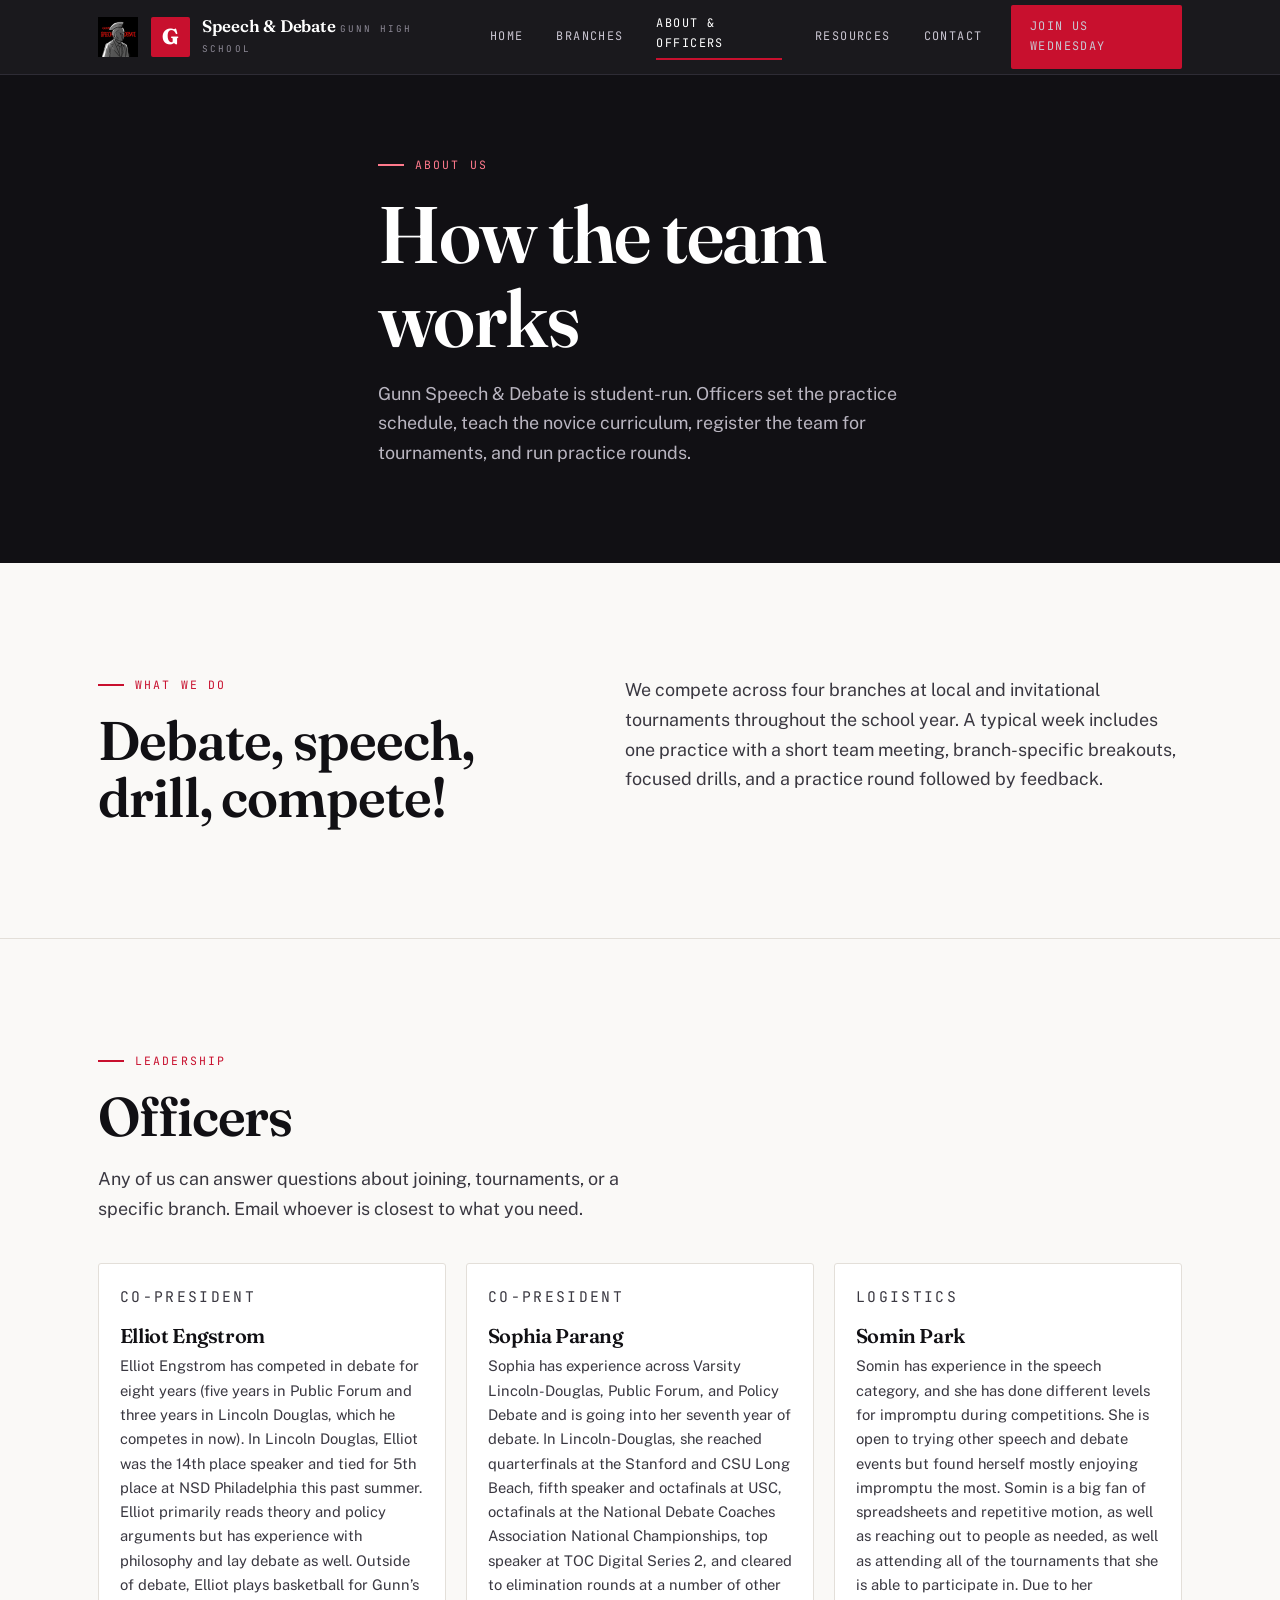
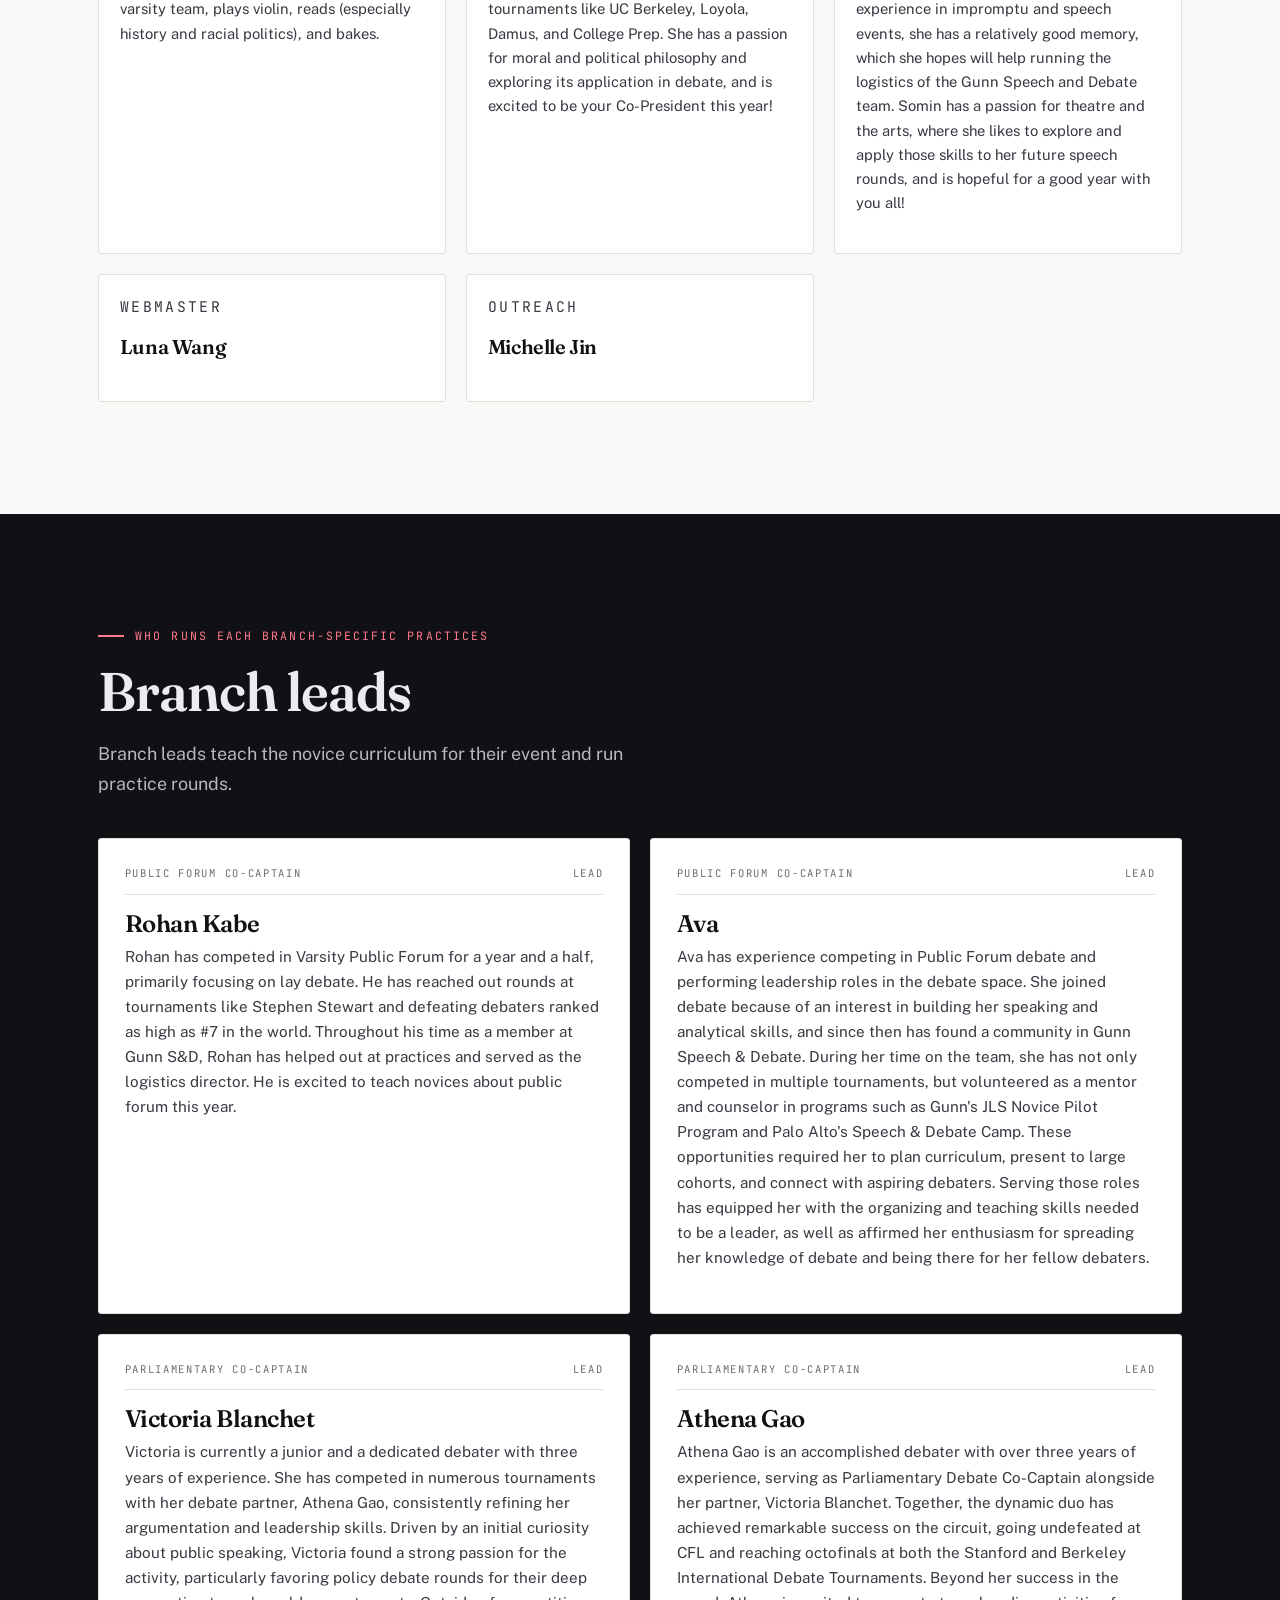
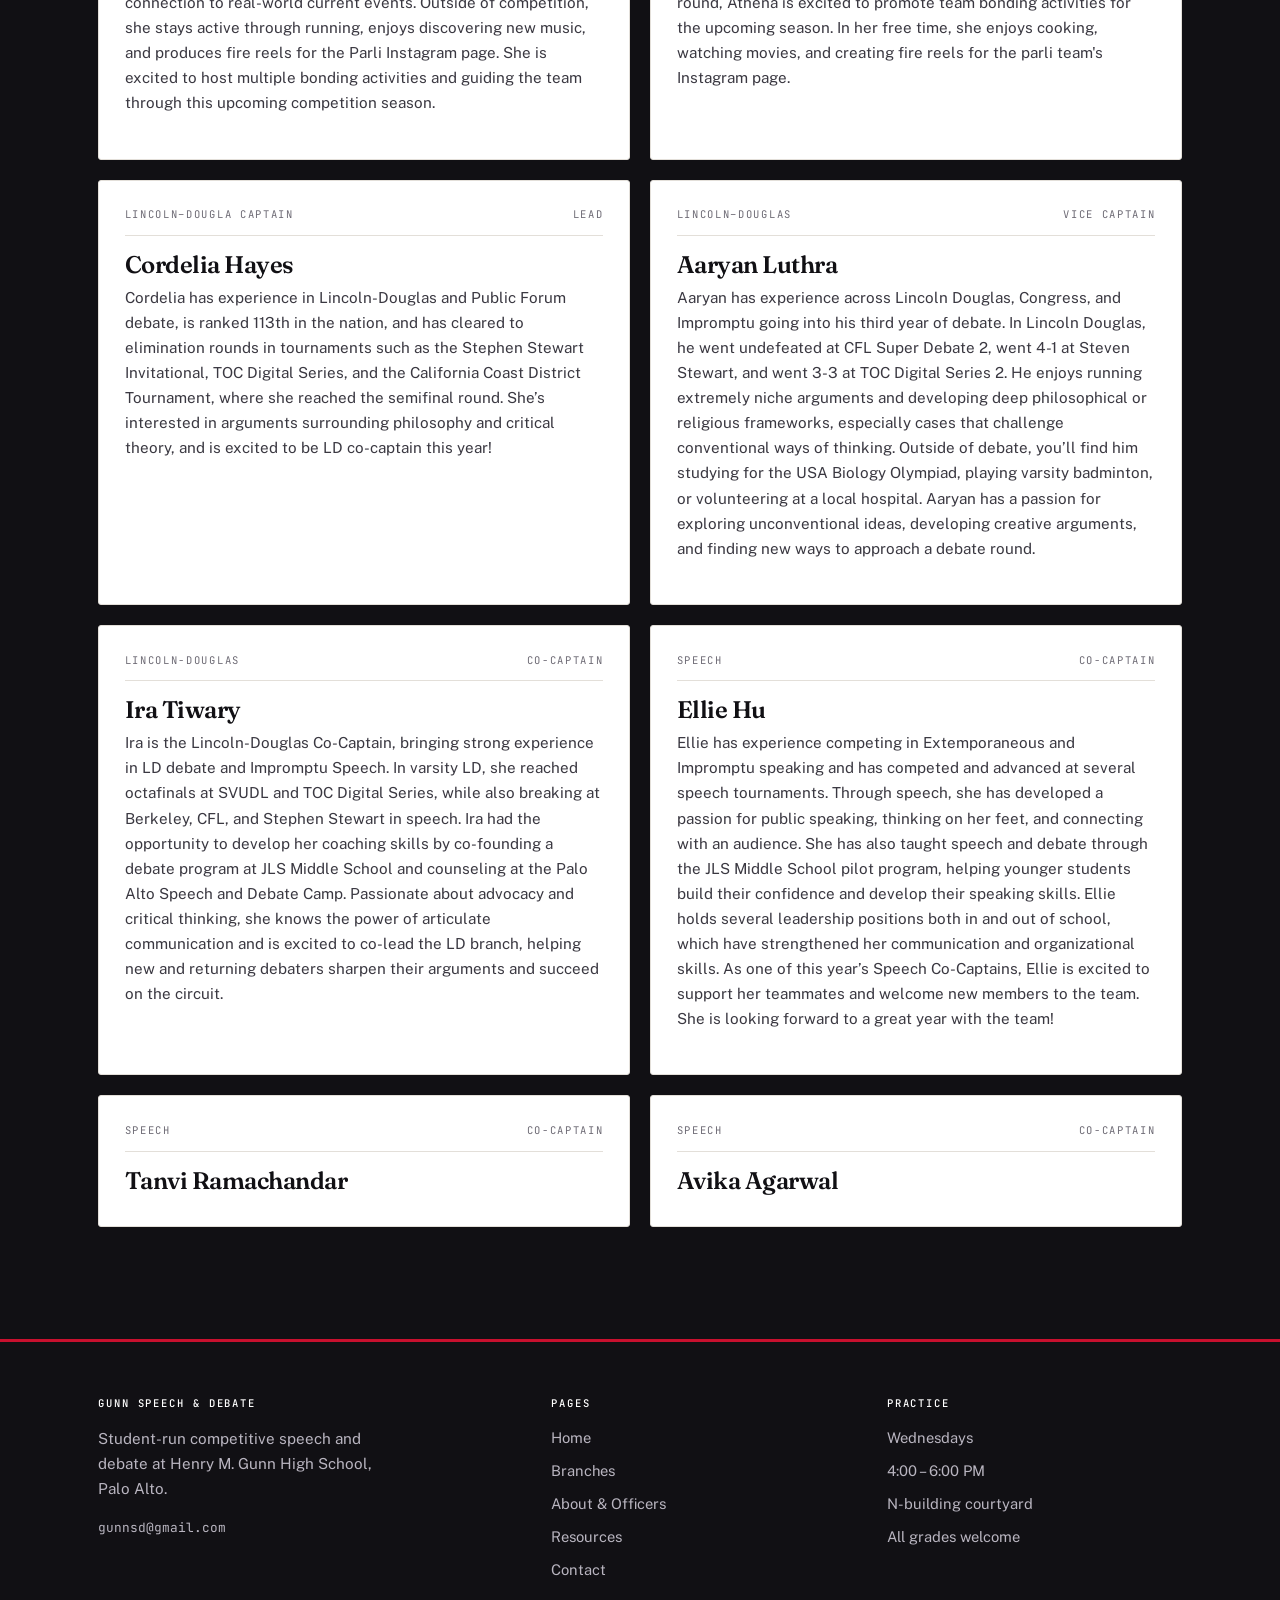
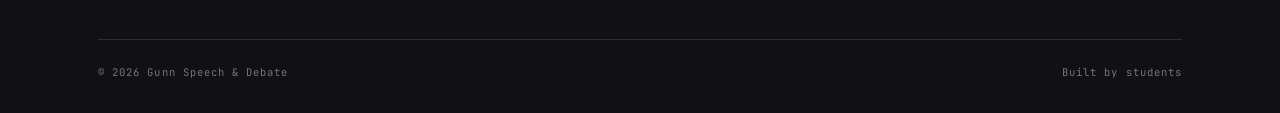
==== commit 7b893dbb: "update resources + add zoom link recording" ====
--- a/about.html
+++ b/about.html
@@ -29,6 +29,7 @@
       <a href="index.html">Home</a>
       <a href="branches.html">Branches</a>
       <a href="about.html" class="is-active">About &amp; Officers</a>
+      <a href="resources.html">Resources</a>
       <a href="contact.html">Contact</a>
       <a href="index.html#practice" class="btn btn--solid">Join us Wednesday</a>
     </nav>
@@ -199,6 +200,7 @@
     </div>
   </section>
 
+
 </main>
 
 <footer class="site-footer">
@@ -215,6 +217,7 @@
           <li><a href="index.html">Home</a></li>
           <li><a href="branches.html">Branches</a></li>
           <li><a href="about.html">About &amp; Officers</a></li>
+          <li><a href="resources.html">Resources</a></li>
           <li><a href="contact.html">Contact</a></li>
         </ul>
       </div>
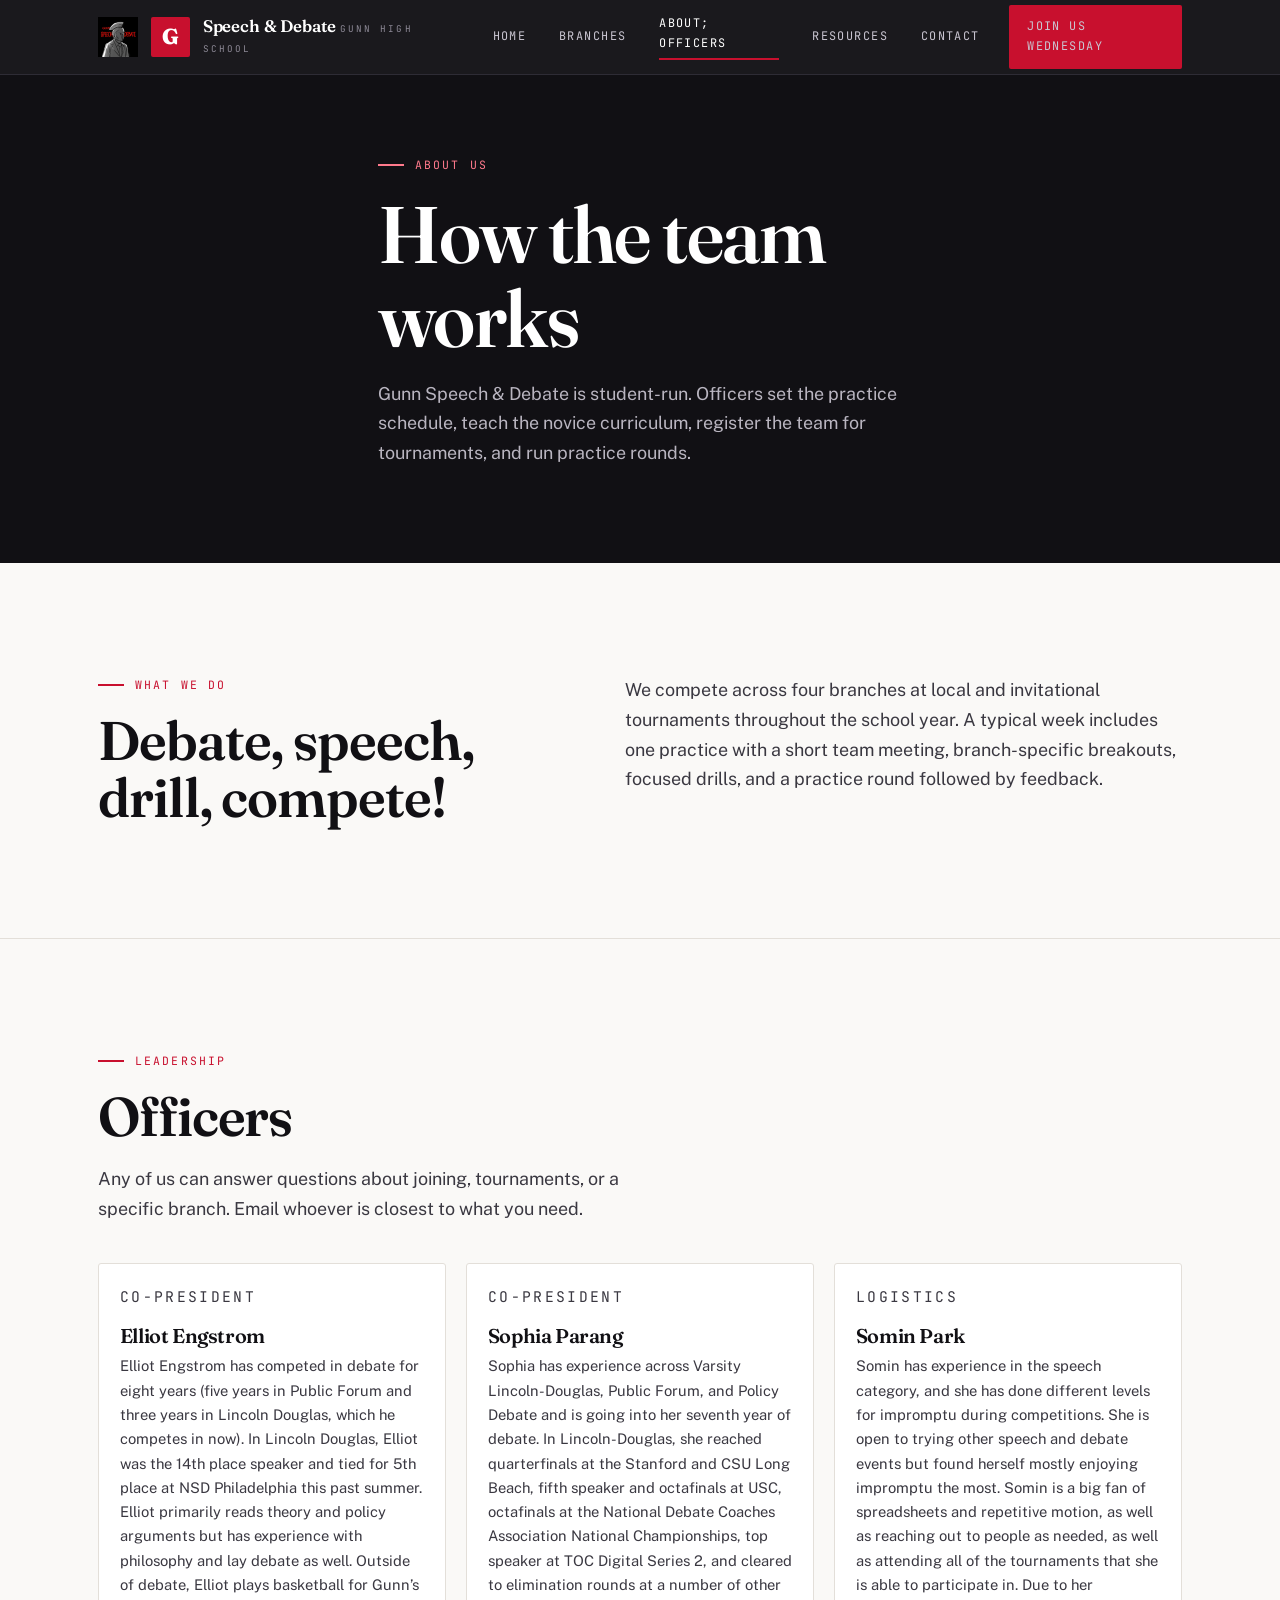
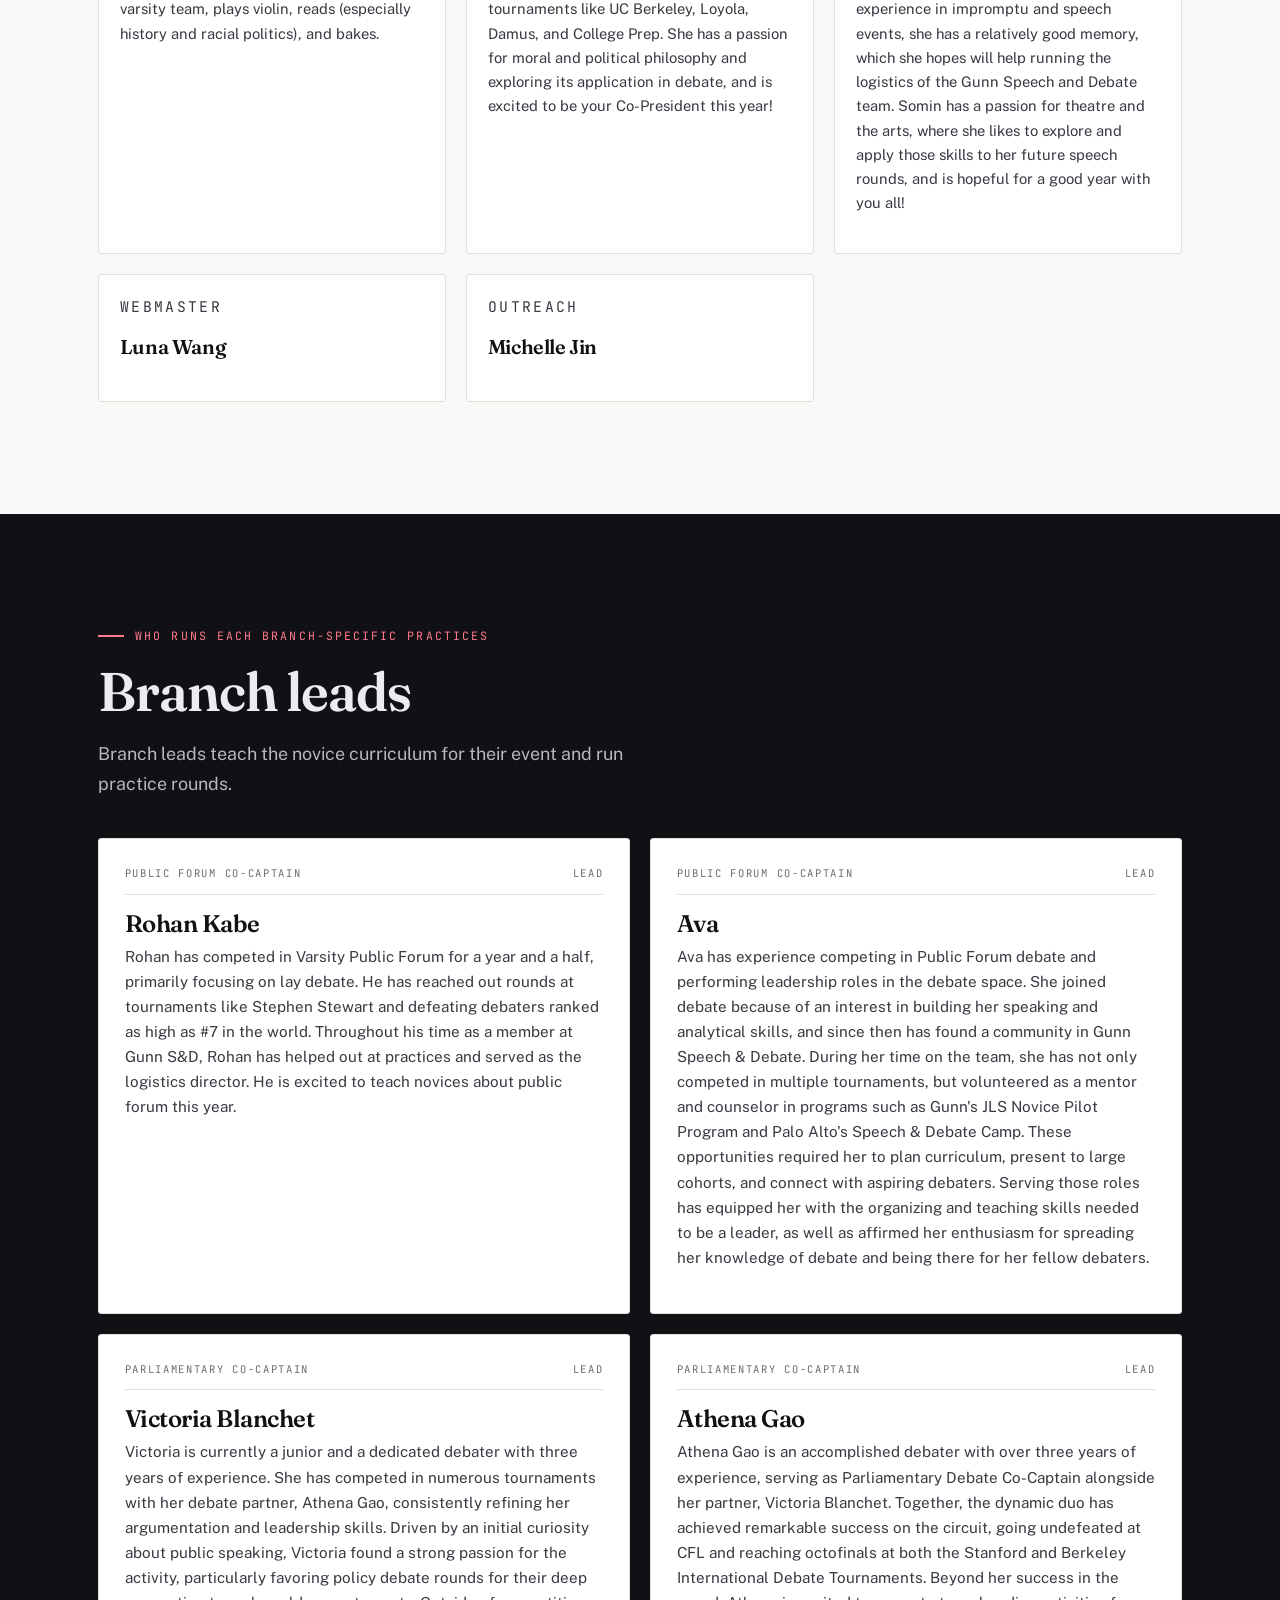
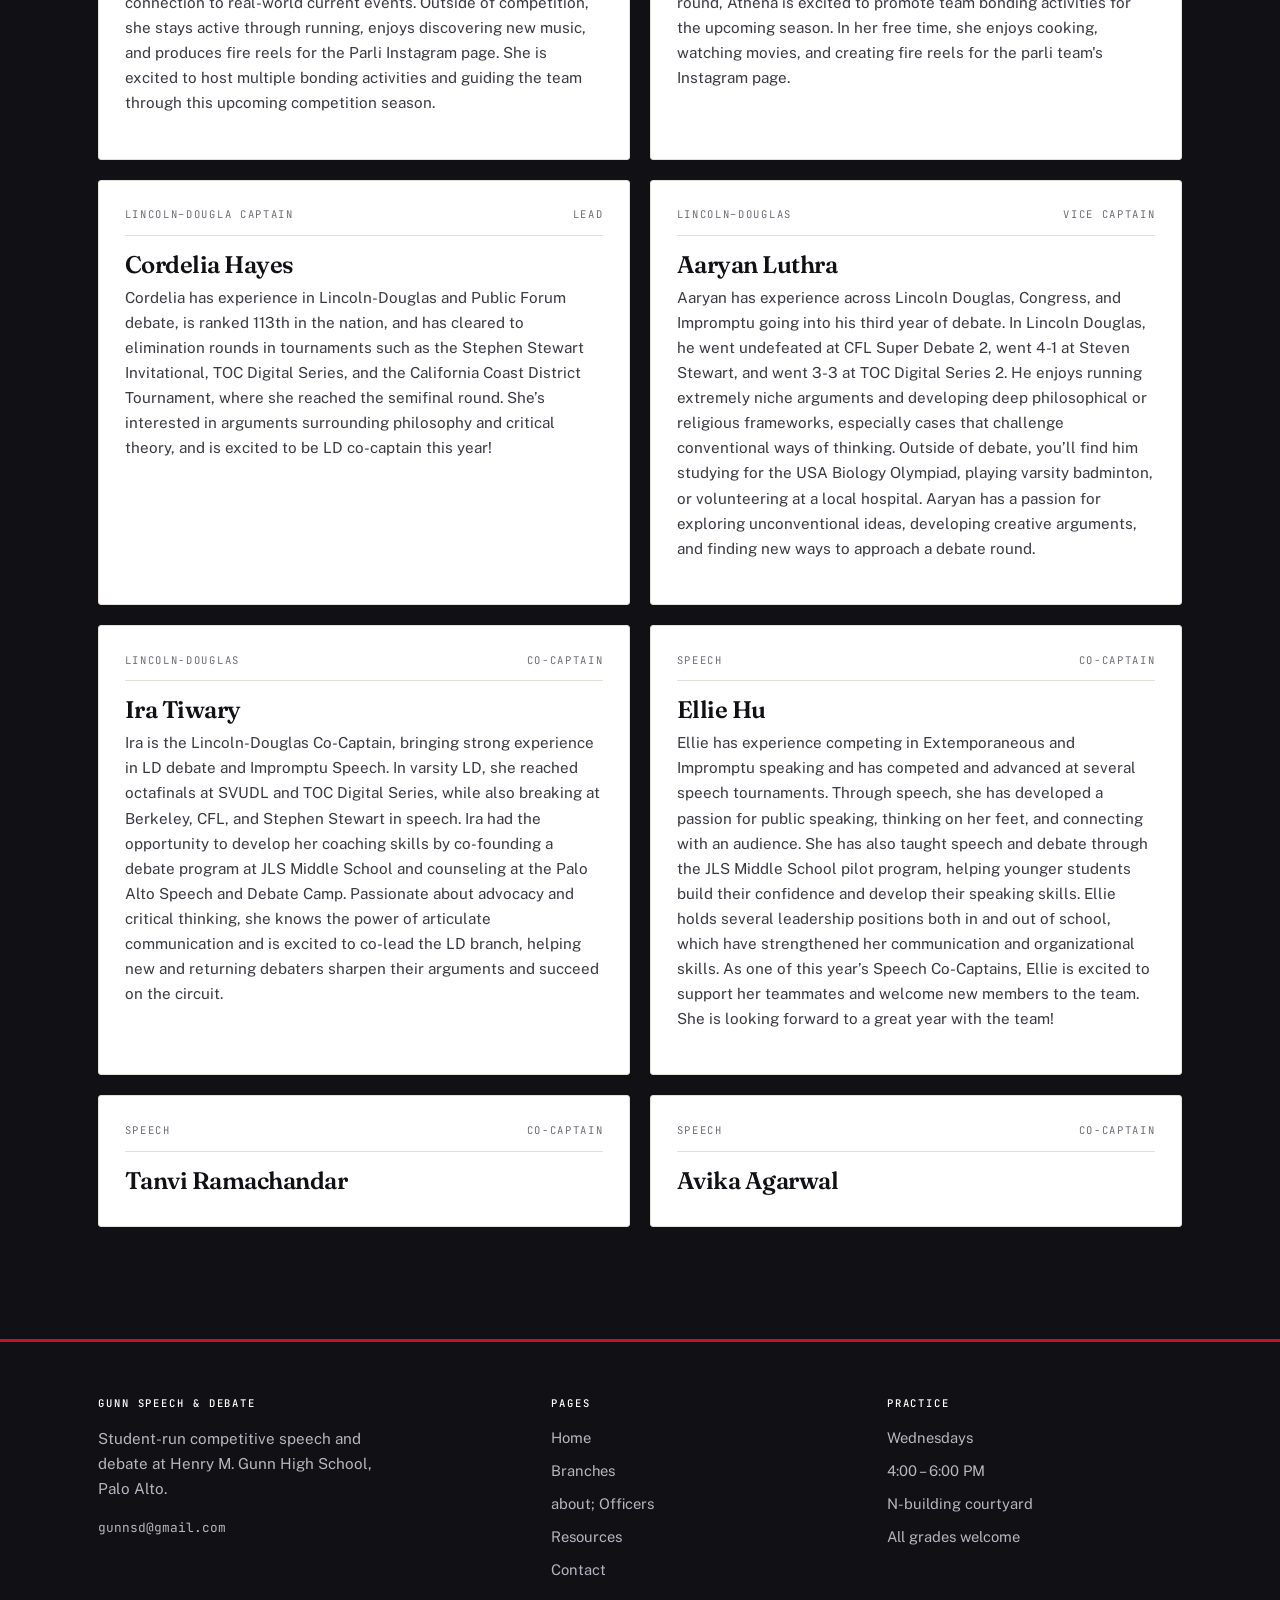
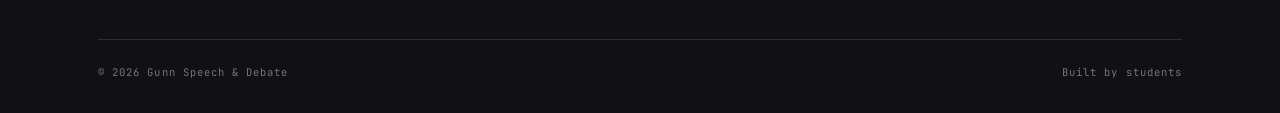
==== commit d331284c: "about" ====
--- a/about.html
+++ b/about.html
@@ -3,7 +3,7 @@
 <head>
 <meta charset="utf-8">
 <meta name="viewport" content="width=device-width, initial-scale=1">
-<title>About &amp; Officers — Gunn Speech &amp; Debate</title>
+<title>about; Officers — Gunn Speech &amp; Debate</title>
 <meta name="description" content="Who we are and who runs the team — officers, branch leads, and how Gunn Speech &amp; Debate works.">
 <link rel="preconnect" href="https://fonts.googleapis.com">
 <link rel="preconnect" href="https://fonts.gstatic.com" crossorigin>
@@ -28,7 +28,7 @@
     <nav class="nav" id="nav">
       <a href="index.html">Home</a>
       <a href="branches.html">Branches</a>
-      <a href="about.html" class="is-active">About &amp; Officers</a>
+      <a href="about.html" class="is-active">about; Officers</a>
       <a href="resources.html">Resources</a>
       <a href="contact.html">Contact</a>
       <a href="index.html#practice" class="btn btn--solid">Join us Wednesday</a>
@@ -216,7 +216,7 @@
         <ul>
           <li><a href="index.html">Home</a></li>
           <li><a href="branches.html">Branches</a></li>
-          <li><a href="about.html">About &amp; Officers</a></li>
+          <li><a href="about.html">about; Officers</a></li>
           <li><a href="resources.html">Resources</a></li>
           <li><a href="contact.html">Contact</a></li>
         </ul>
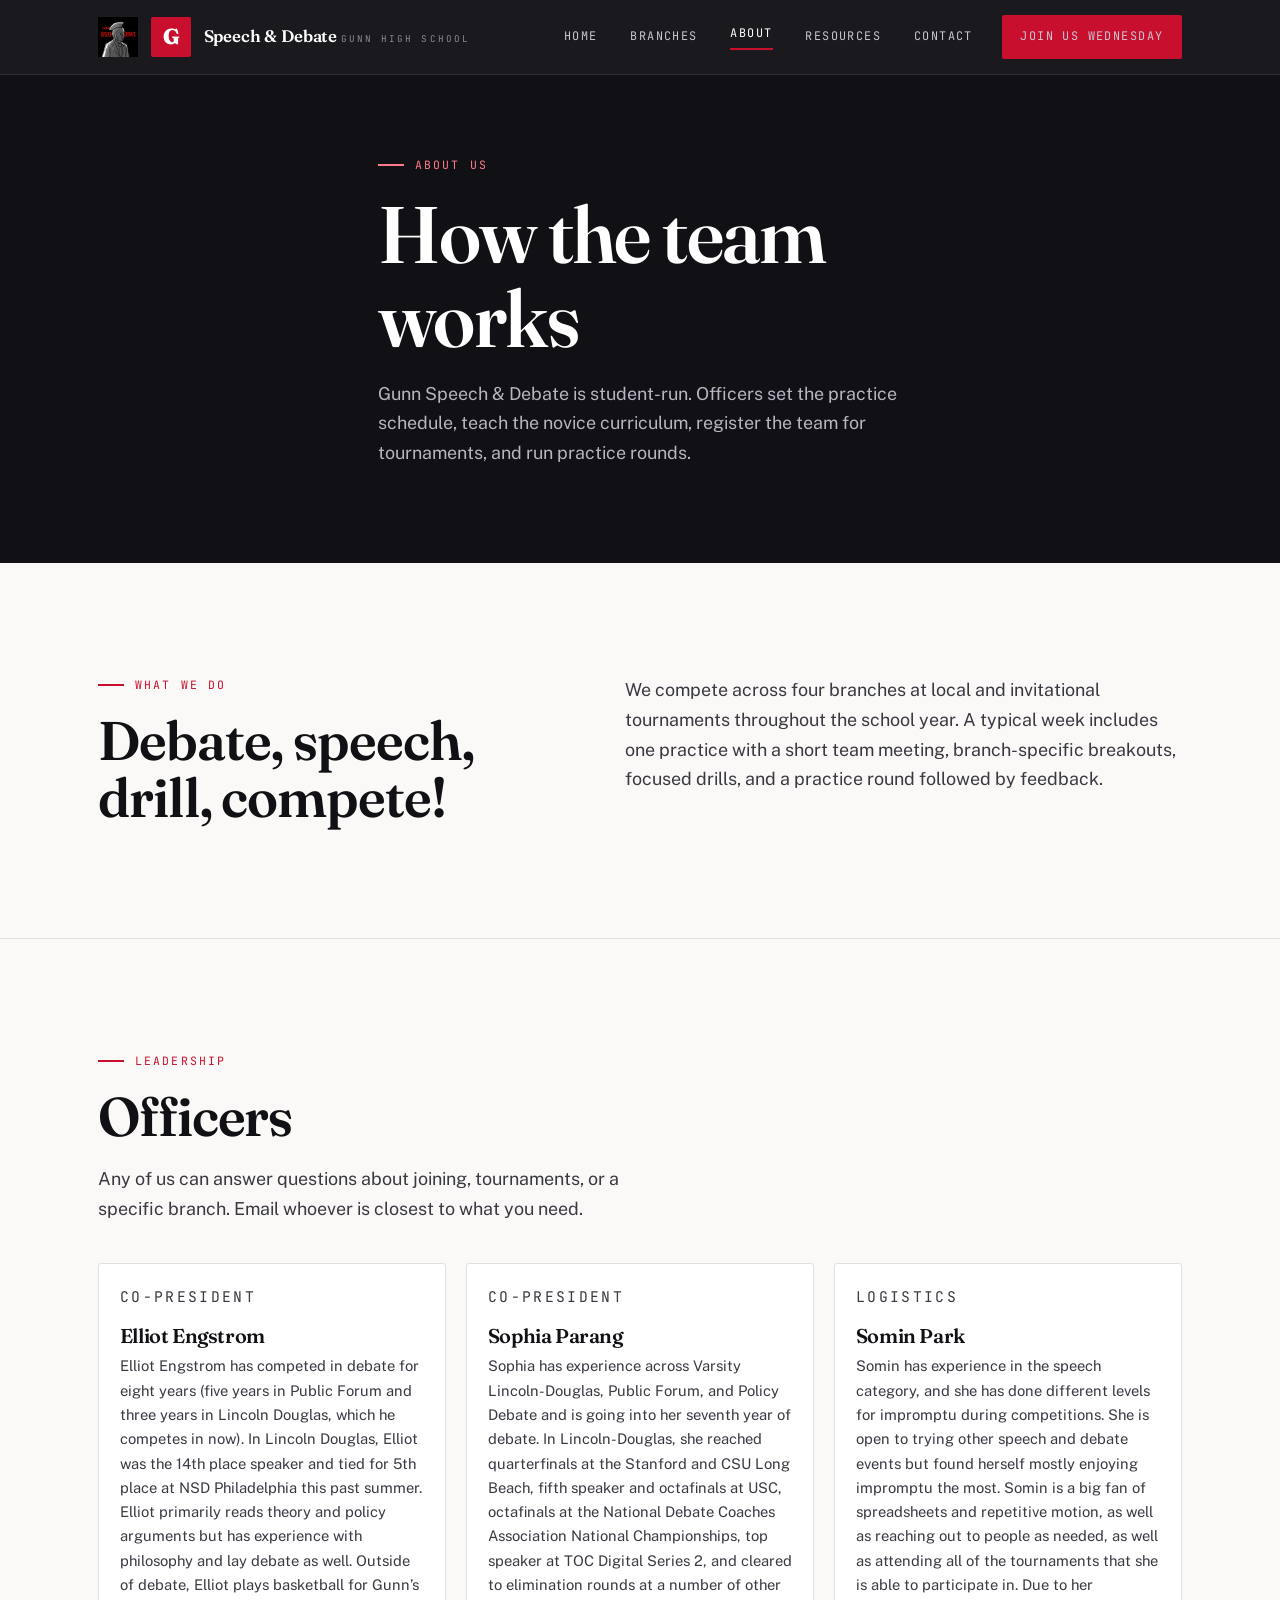
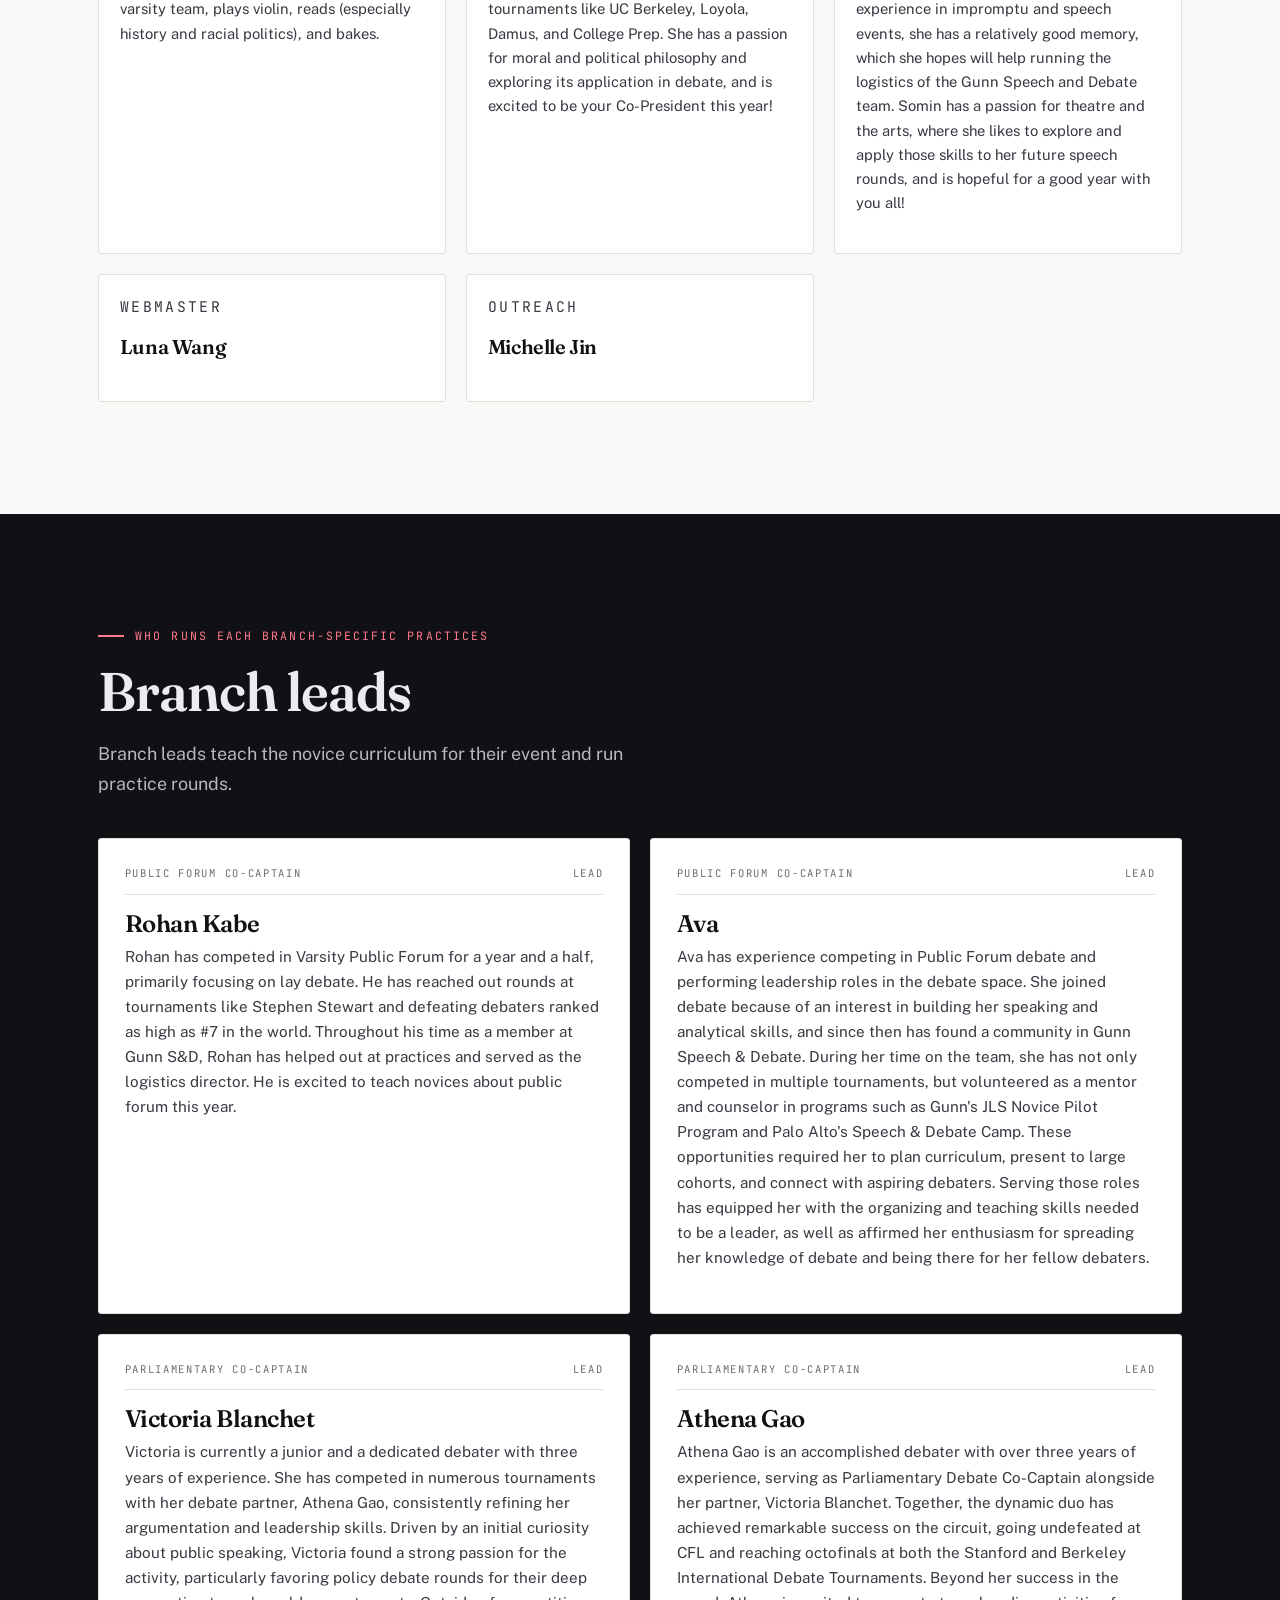
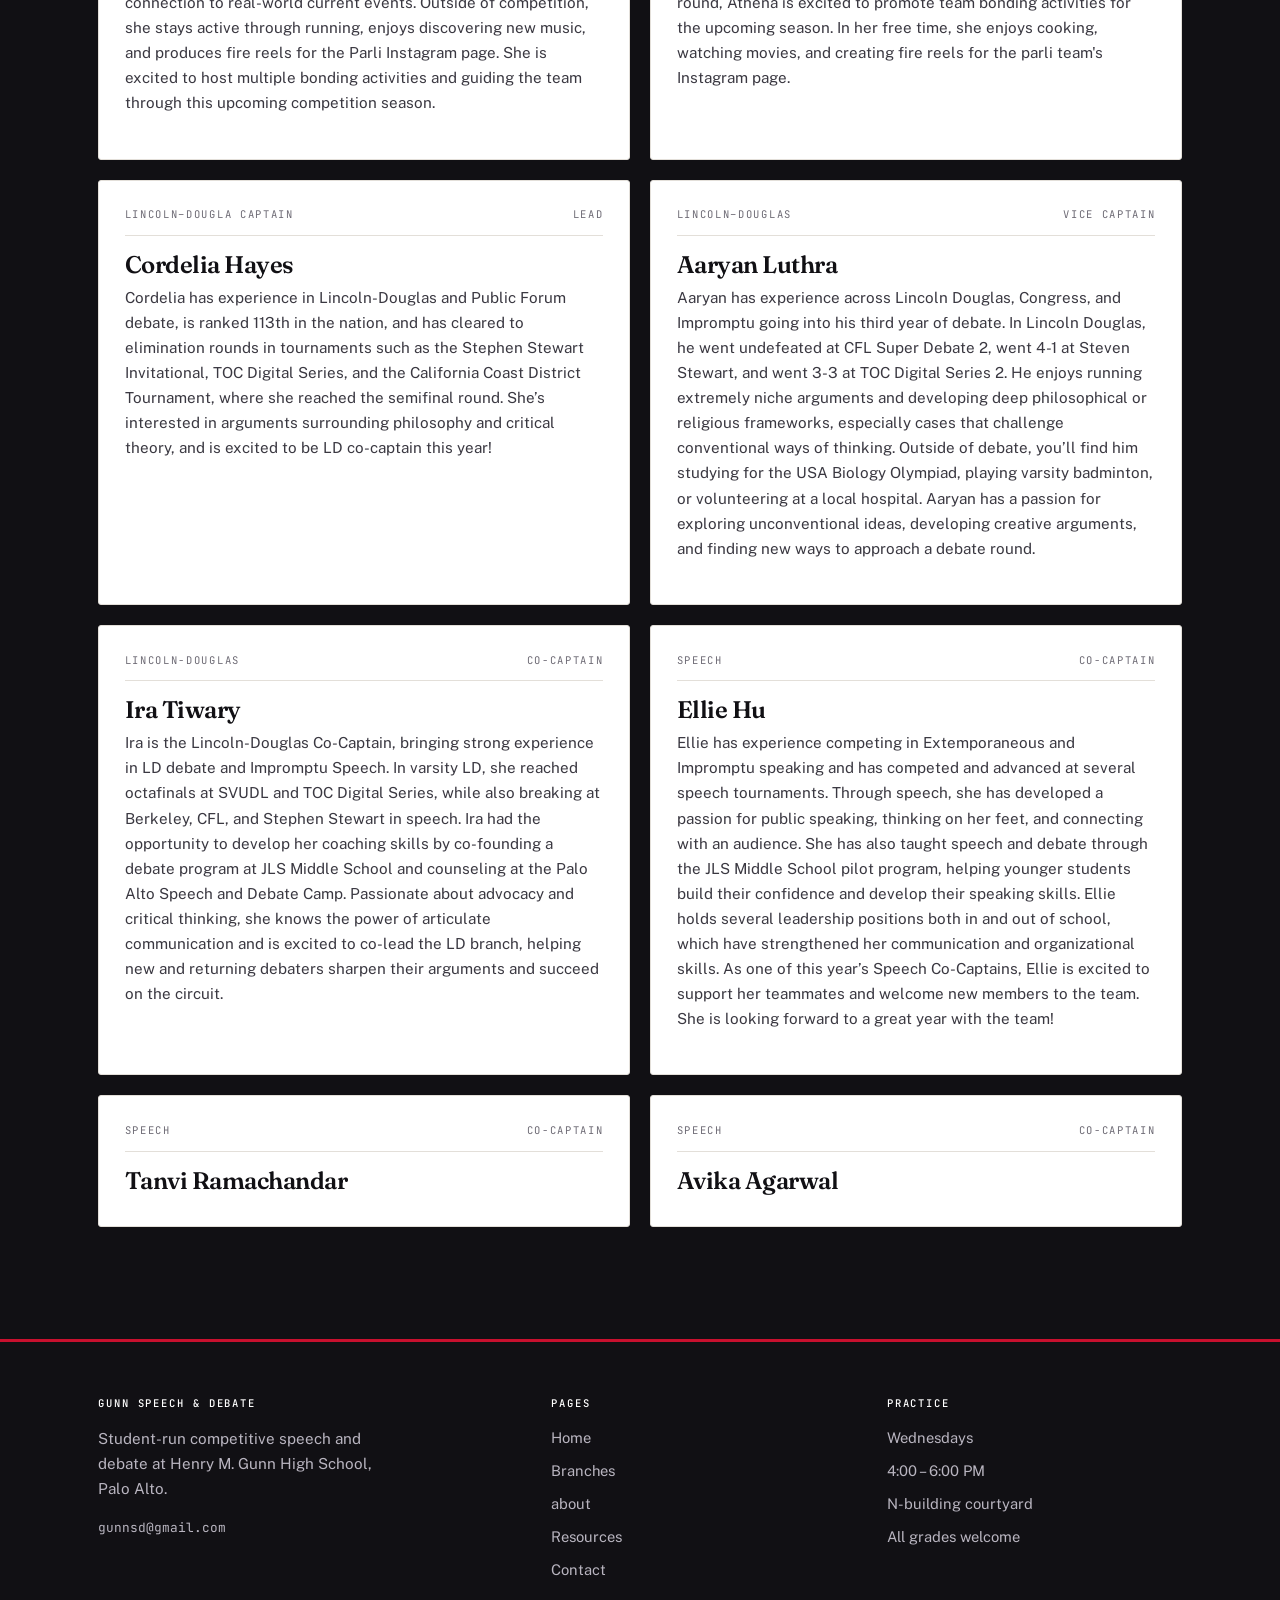
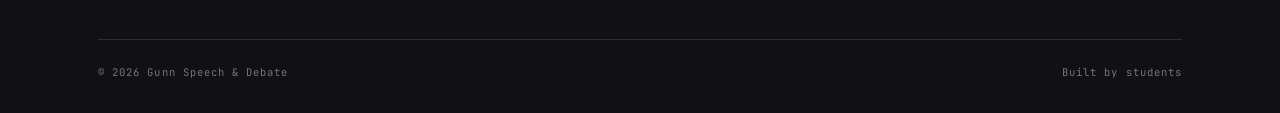
==== commit e59b1fc9: "about" ====
--- a/about.html
+++ b/about.html
@@ -3,7 +3,7 @@
 <head>
 <meta charset="utf-8">
 <meta name="viewport" content="width=device-width, initial-scale=1">
-<title>about; Officers — Gunn Speech &amp; Debate</title>
+<title>About — Gunn Speech &amp; Debate</title>
 <meta name="description" content="Who we are and who runs the team — officers, branch leads, and how Gunn Speech &amp; Debate works.">
 <link rel="preconnect" href="https://fonts.googleapis.com">
 <link rel="preconnect" href="https://fonts.gstatic.com" crossorigin>
@@ -28,7 +28,7 @@
     <nav class="nav" id="nav">
       <a href="index.html">Home</a>
       <a href="branches.html">Branches</a>
-      <a href="about.html" class="is-active">about; Officers</a>
+      <a href="about.html" class="is-active">about</a>
       <a href="resources.html">Resources</a>
       <a href="contact.html">Contact</a>
       <a href="index.html#practice" class="btn btn--solid">Join us Wednesday</a>
@@ -216,7 +216,7 @@
         <ul>
           <li><a href="index.html">Home</a></li>
           <li><a href="branches.html">Branches</a></li>
-          <li><a href="about.html">about; Officers</a></li>
+          <li><a href="about.html">about</a></li>
           <li><a href="resources.html">Resources</a></li>
           <li><a href="contact.html">Contact</a></li>
         </ul>
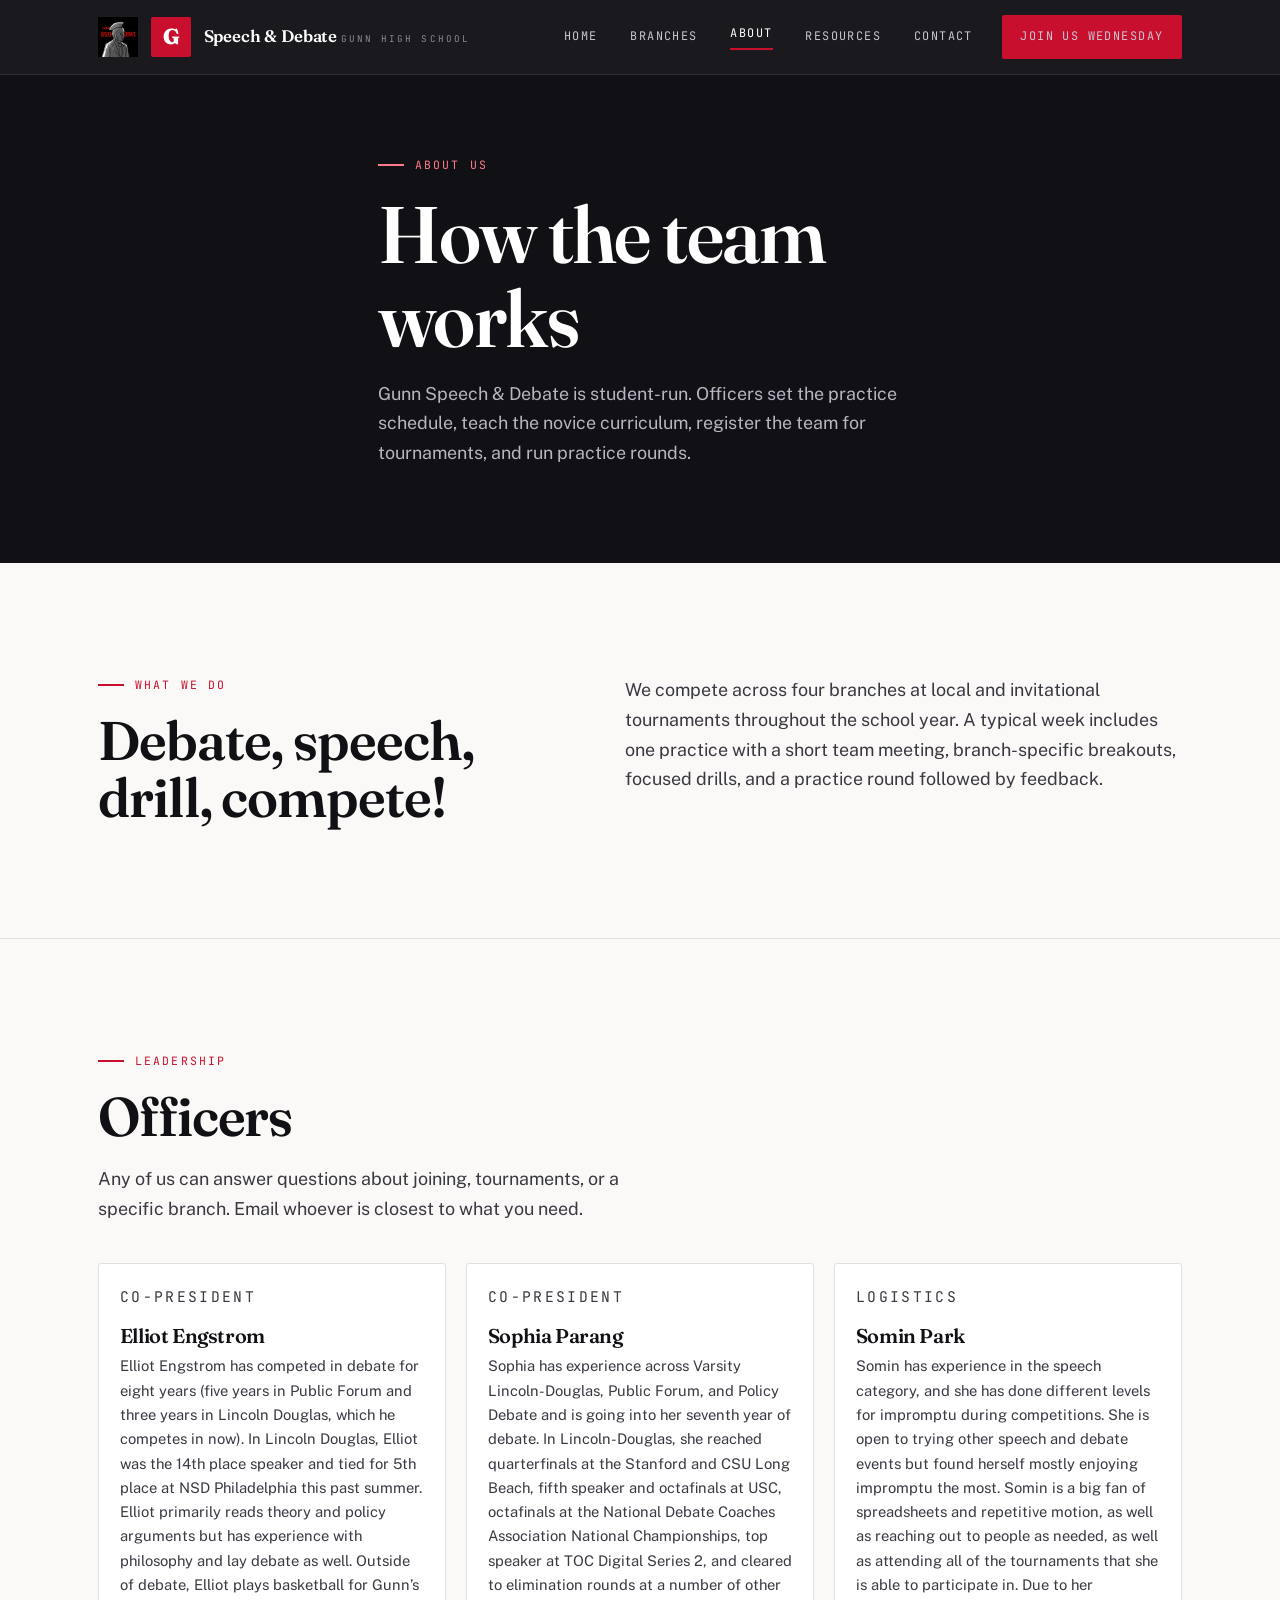
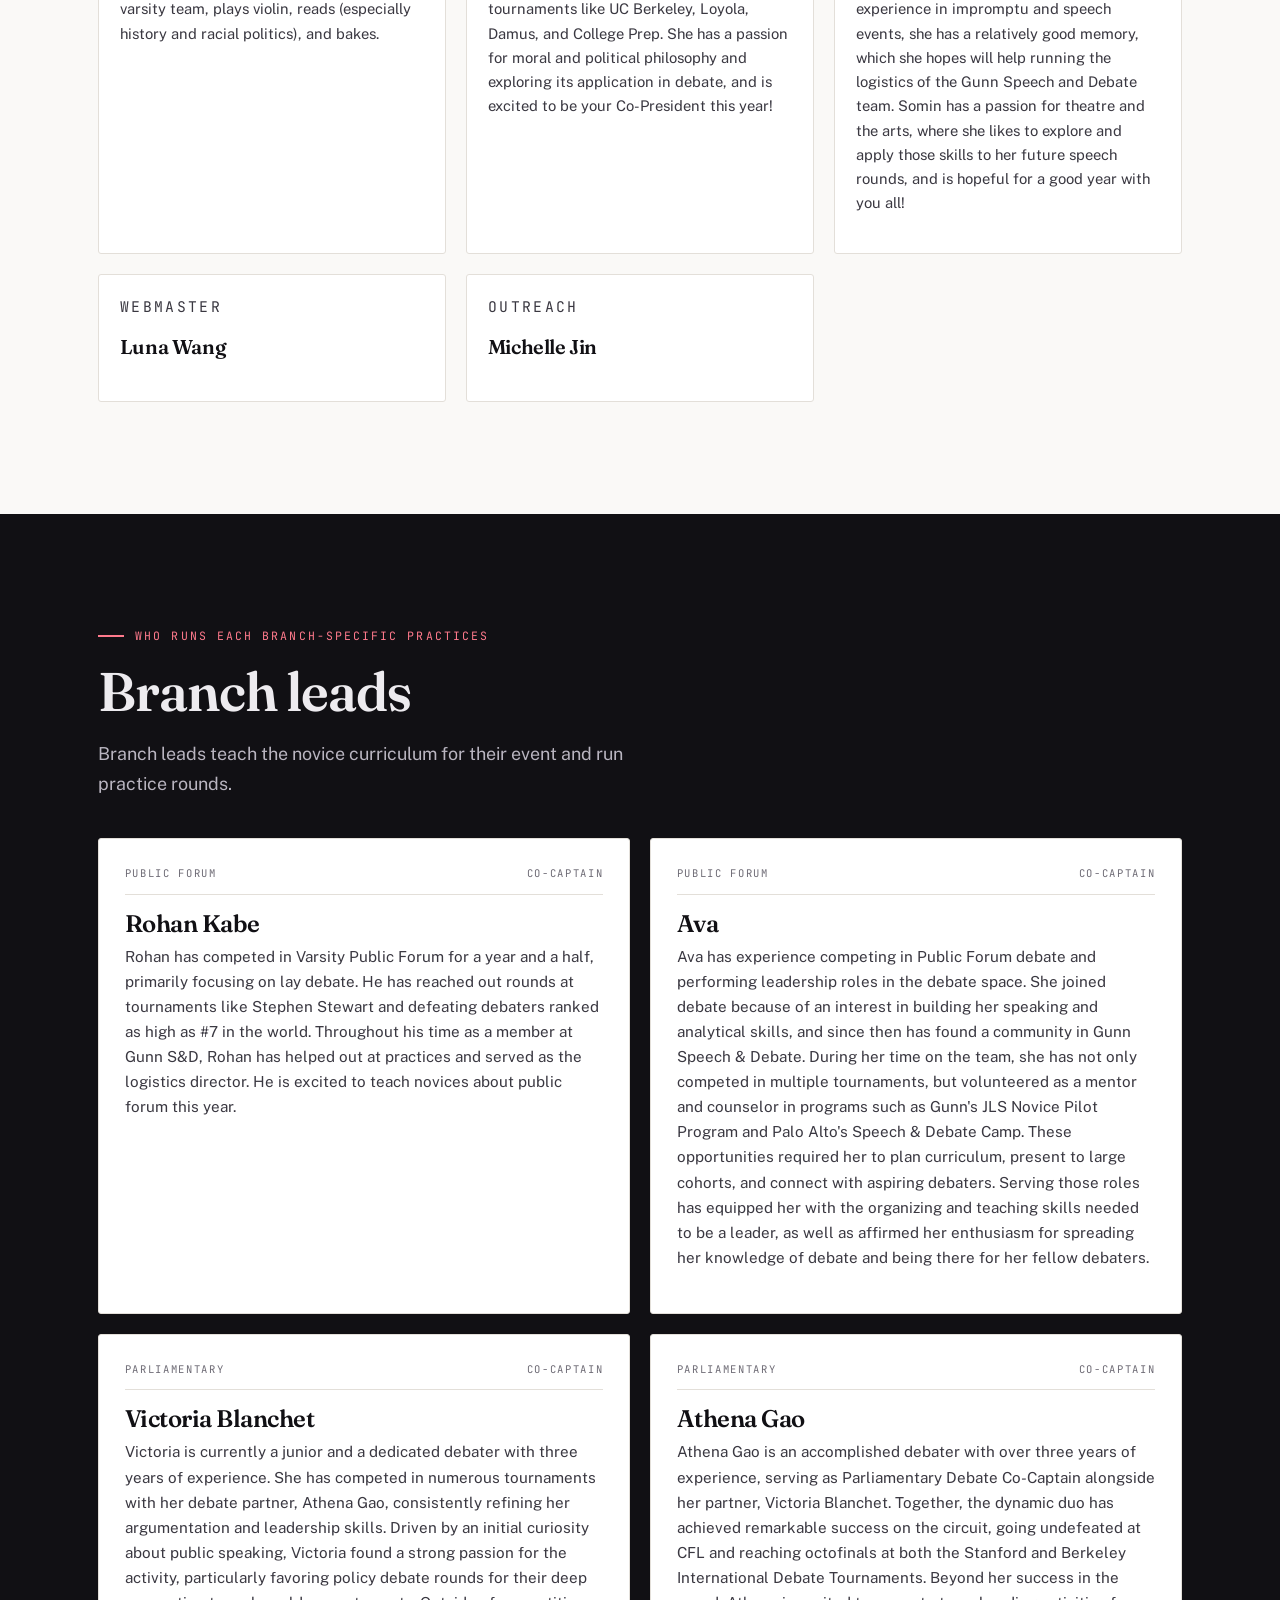
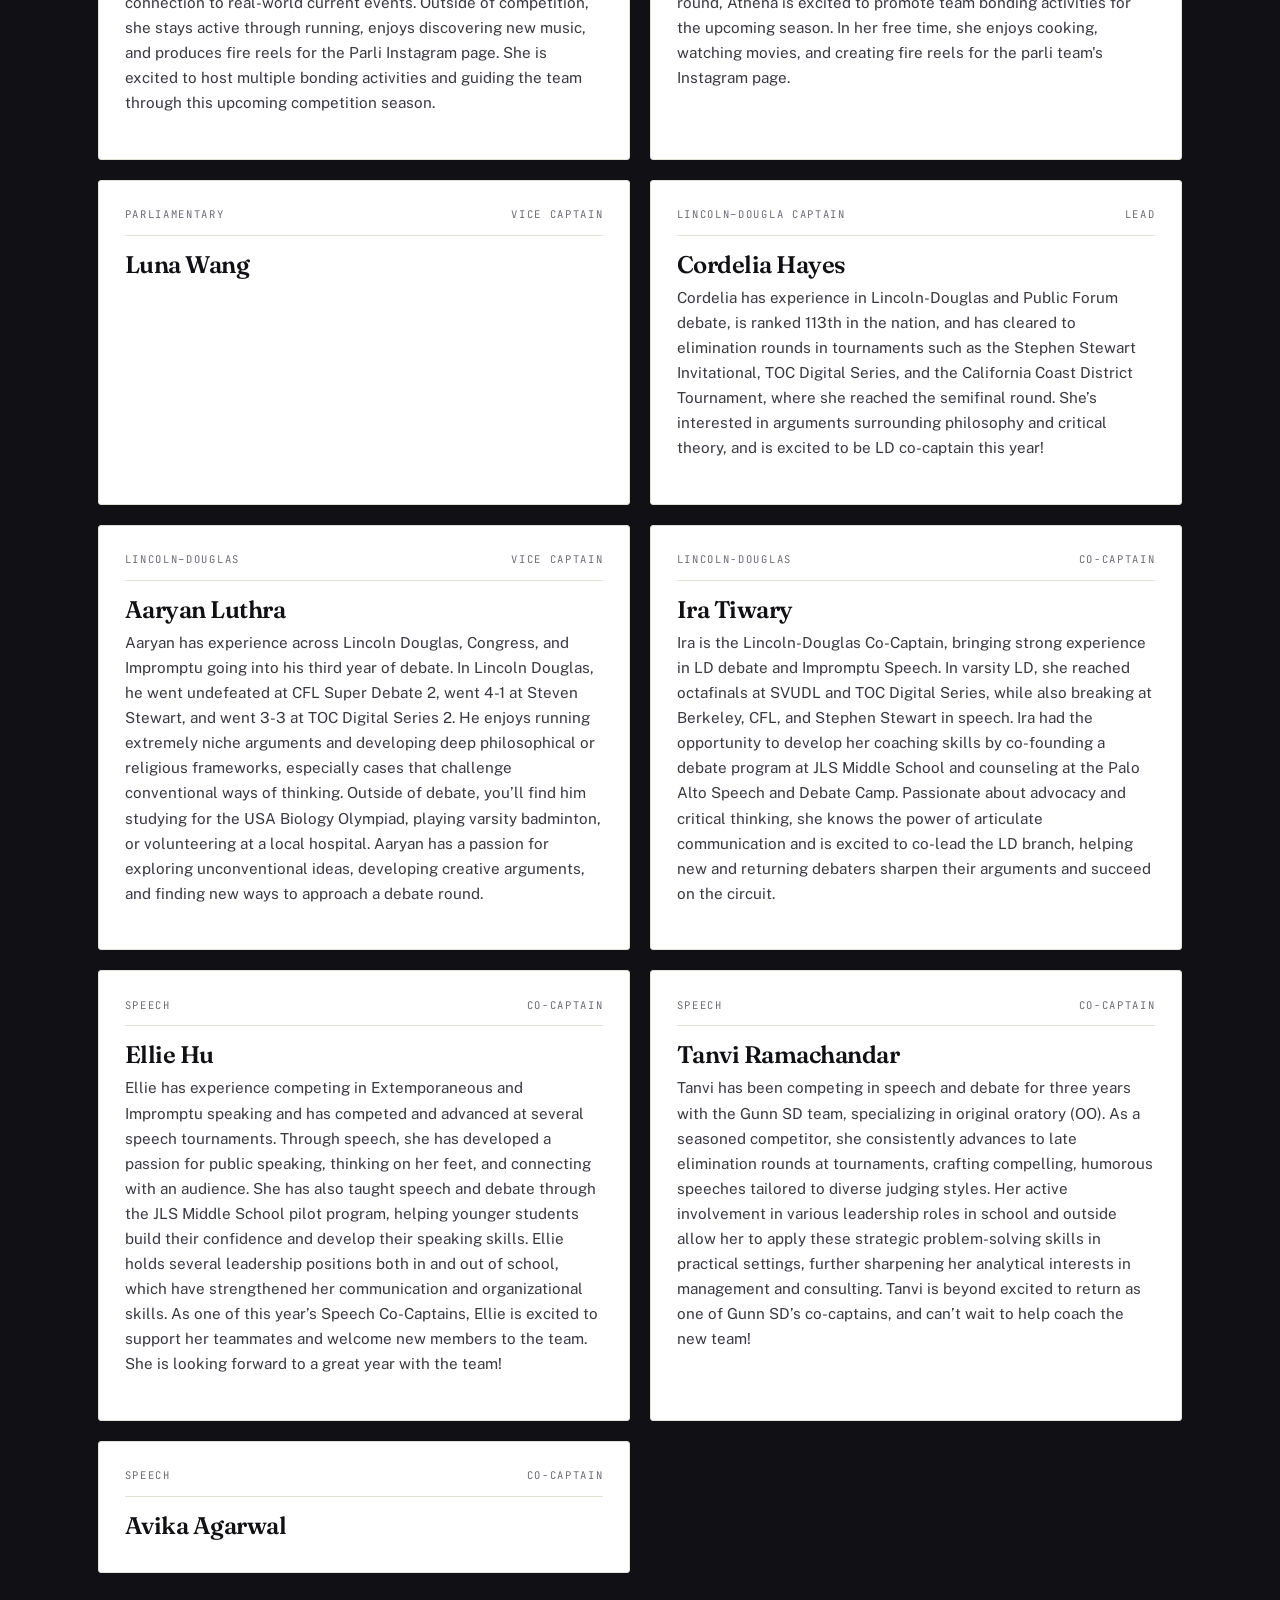
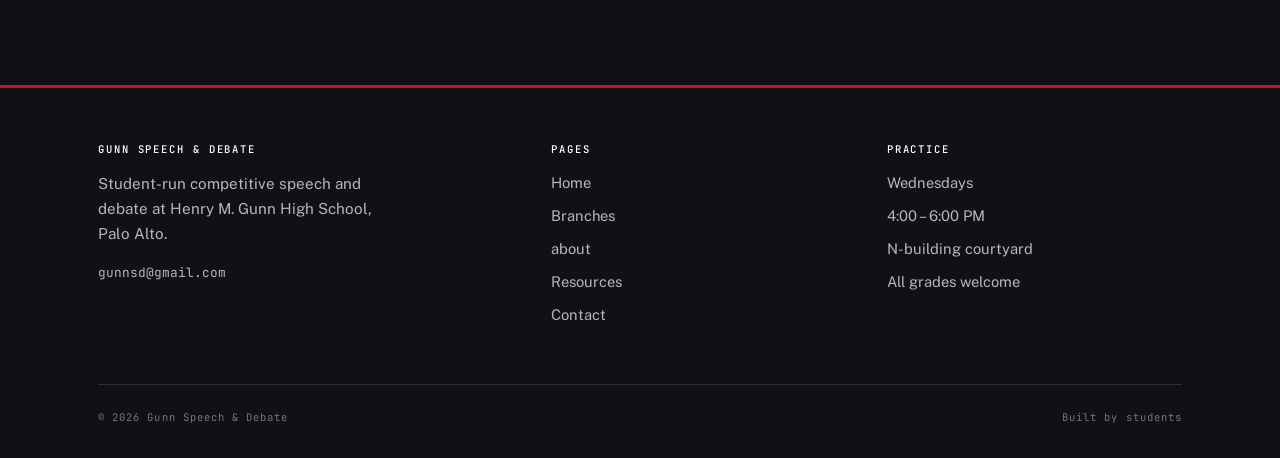
==== commit 8049ea3b: "add my officer roles" ====
--- a/about.html
+++ b/about.html
@@ -146,27 +146,34 @@
       </div>
       <div class="grid-2 reveal">
         <div class="branch-link" style="cursor:default">
-          <div class="branch-link__meta"><span>Public Forum Co-Captain</span><span>Lead</span></div>
+          <div class="branch-link__meta"><span>Public Forum</span><span>Co-Captain</span></div>
           <h3>Rohan Kabe</h3>
           <p>Rohan has competed in Varsity Public Forum for a year and a half, primarily focusing on lay debate. He has reached out rounds at tournaments like Stephen Stewart and defeating debaters ranked as high as #7 in the world. Throughout his time as a member at Gunn S&D, Rohan has helped out at practices and served as the logistics director. He is excited to teach novices about public forum this year.</p>
         </div>
 
          <div class="branch-link" style="cursor:default">
-          <div class="branch-link__meta"><span>Public Forum Co-Captain</span><span>Lead</span></div>
+          <div class="branch-link__meta"><span>Public Forum</span><span>Co-Captain</span></div>
           <h3>Ava</h3>
           <p>Ava has experience competing in Public Forum debate and performing leadership roles in the debate space. She joined debate because of an interest in building her speaking and analytical skills, and since then has found a community in Gunn Speech & Debate. During her time on the team, she has not only competed in multiple tournaments, but volunteered as a mentor and counselor in programs such as Gunn's JLS Novice Pilot Program and Palo Alto's Speech & Debate Camp. These opportunities required her to plan curriculum, present to large cohorts, and connect with aspiring debaters. Serving those roles has equipped her with the organizing and teaching skills needed to be a leader, as well as affirmed her enthusiasm for spreading her knowledge of debate and being there for her fellow debaters.</p>
         </div>
 
         <div class="branch-link" style="cursor:default">
-          <div class="branch-link__meta"><span>Parliamentary Co-Captain</span><span>Lead</span></div>
+          <div class="branch-link__meta"><span>Parliamentary</span><span>Co-Captain</span></div>
           <h3>Victoria Blanchet</h3>
           <p>Victoria is currently a junior and a dedicated debater with three years of experience. She has competed in numerous tournaments with her debate partner, Athena Gao, consistently refining her argumentation and leadership skills. Driven by an initial curiosity about public speaking, Victoria found a strong passion for the activity, particularly favoring policy debate rounds for their deep connection to real-world current events. Outside of competition, she stays active through running, enjoys discovering new music, and produces fire reels for the Parli Instagram page. She is excited to host multiple bonding activities and guiding the team through this upcoming competition season.</p>
         </div>
          <div class="branch-link" style="cursor:default">
-          <div class="branch-link__meta"><span>Parliamentary Co-Captain</span><span>Lead</span></div>
+          <div class="branch-link__meta"><span>Parliamentary</span><span>Co-Captain</span></div>
           <h3>Athena Gao</h3>
           <p>Athena Gao is an accomplished debater with over three years of experience, serving as Parliamentary Debate Co-Captain alongside her partner, Victoria Blanchet. Together, the dynamic duo has achieved remarkable success on the circuit, going undefeated at CFL and reaching octofinals at both the Stanford and Berkeley International Debate Tournaments. Beyond her success in the round, Athena is excited to promote team bonding activities for the upcoming season. In her free time, she enjoys cooking, watching movies, and creating fire reels for the parli team's Instagram page.</p>
         </div>
+
+
+        <div class="branch-link" style="cursor:default">
+          <div class="branch-link__meta"><span>Parliamentary</span><span>Vice Captain</span></div>
+          <h3>Luna Wang</h3>
+          </div>
+
         <div class="branch-link" style="cursor:default">
           <div class="branch-link__meta"><span>Lincoln–Dougla Captain</span><span>Lead</span></div>
           <h3>Cordelia Hayes</h3>
@@ -190,6 +197,7 @@
             <div class="branch-link" style="cursor:default">
           <div class="branch-link__meta"><span>Speech</span><span>Co-Captain</span></div>
           <h3>Tanvi Ramachandar</h3>
+          <p>Tanvi has been competing in speech and debate for three years with the Gunn SD team, specializing in original oratory (OO). As a seasoned competitor, she consistently advances to late elimination rounds at tournaments, crafting compelling, humorous speeches tailored to diverse judging styles. Her active involvement in various leadership roles in school and outside allow her to apply these strategic problem-solving skills in practical settings, further sharpening her analytical interests in management and consulting. Tanvi is beyond excited to return as one of Gunn SD’s co-captains, and can’t wait to help coach the new team!</p>
         </div>
              <div class="branch-link" style="cursor:default">
           <div class="branch-link__meta"><span>Speech</span><span>Co-Captain</span></div>
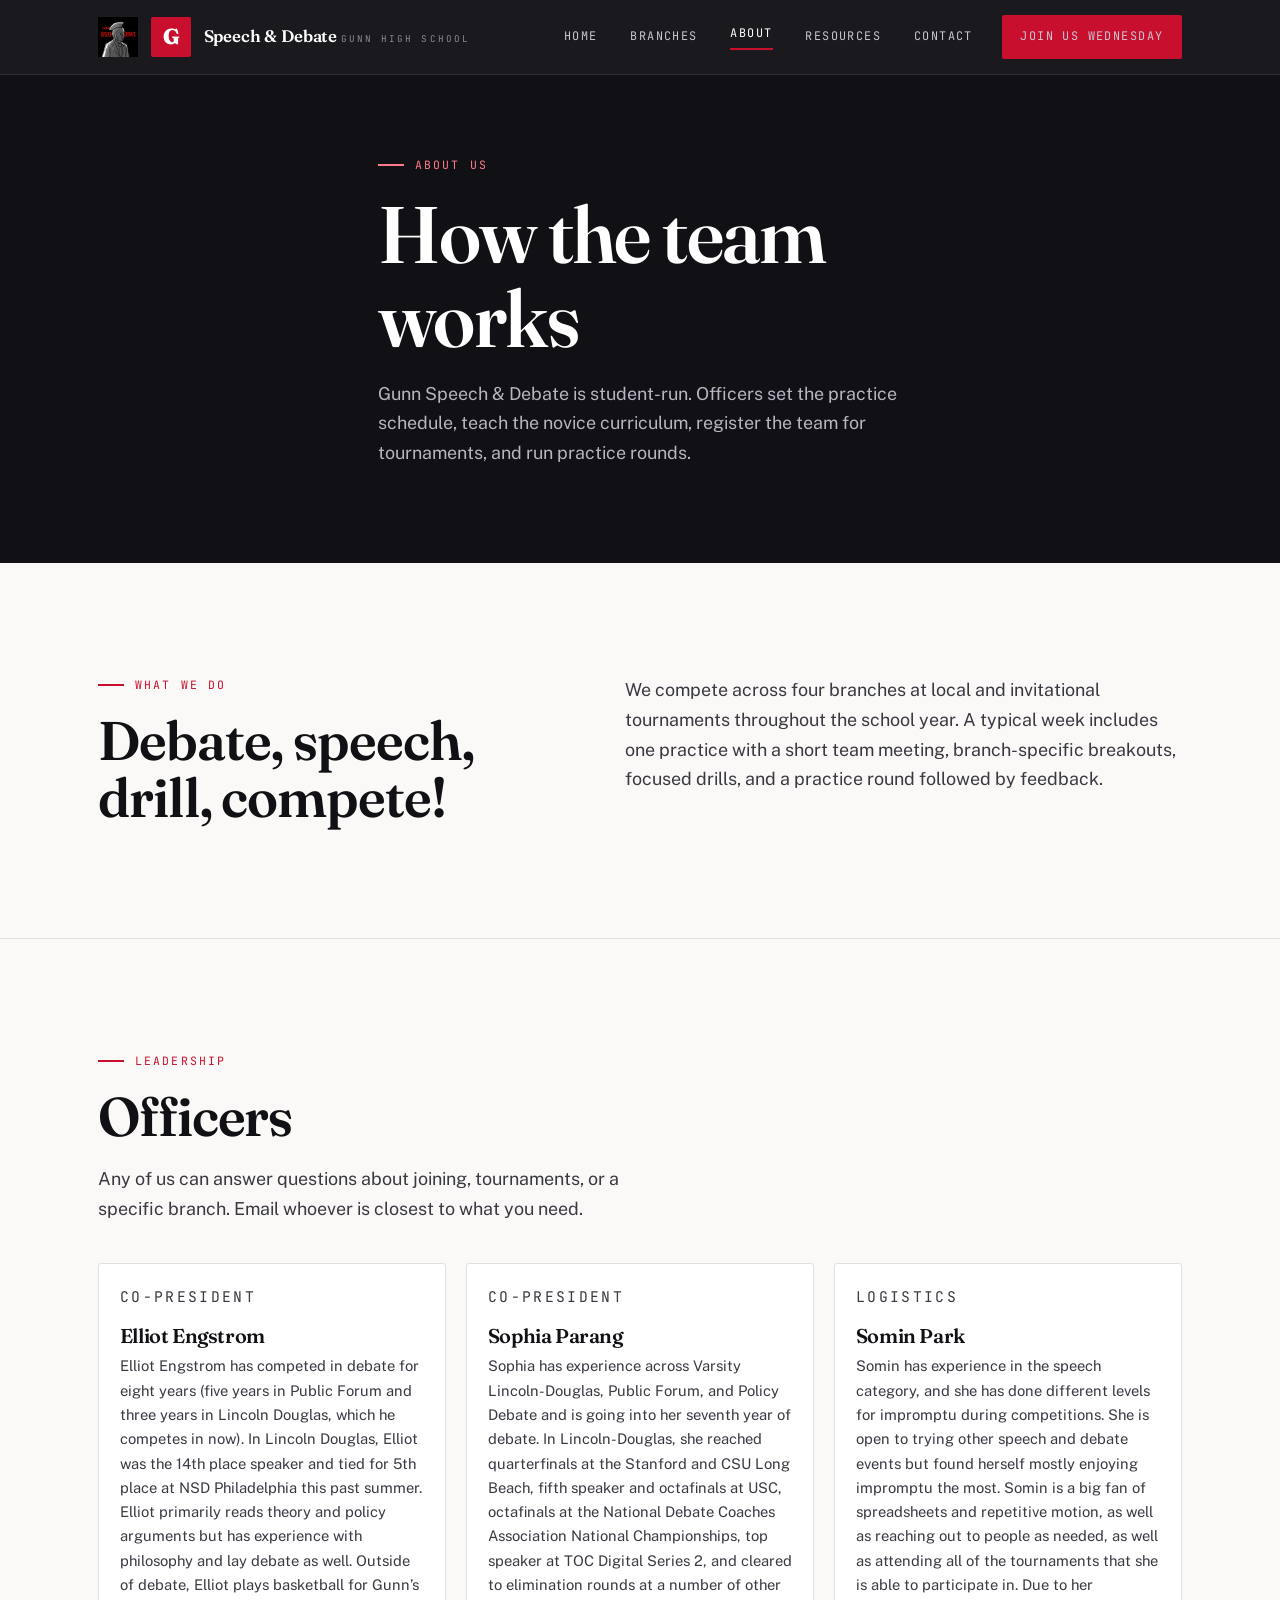
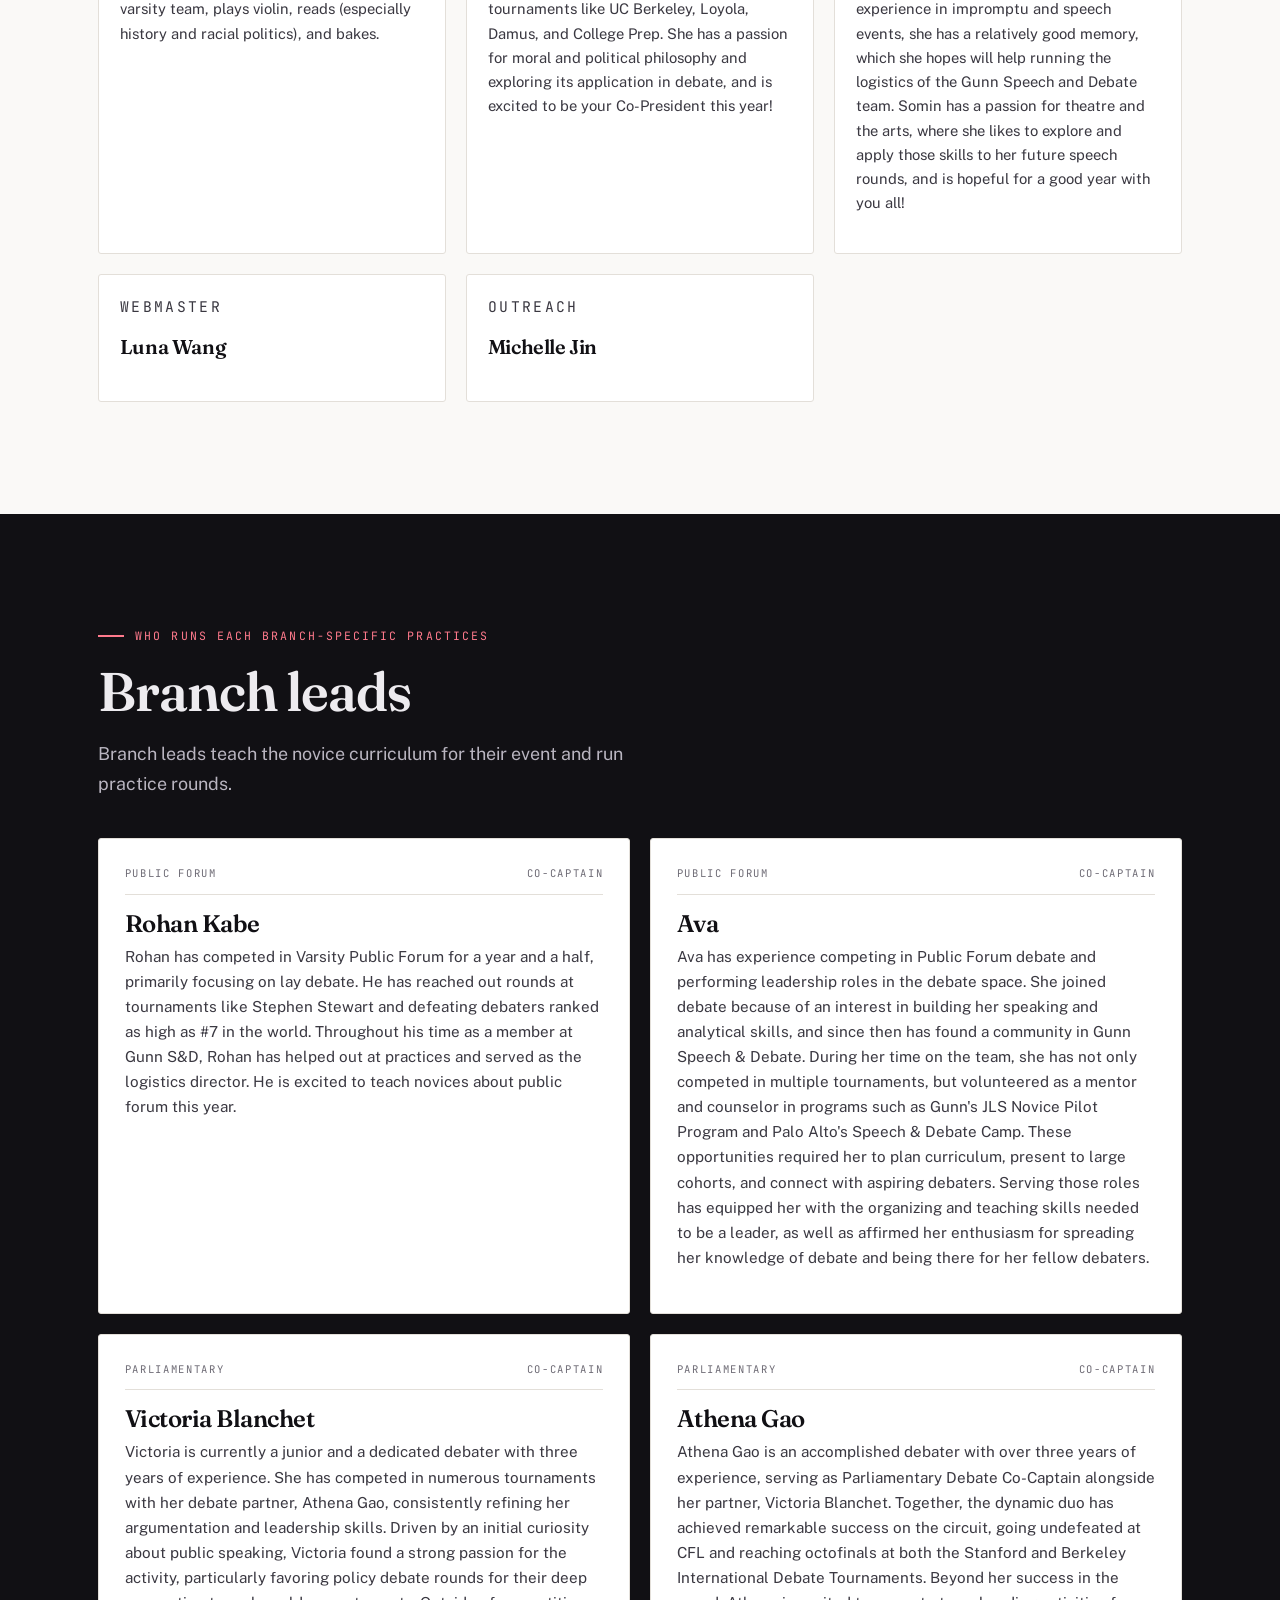
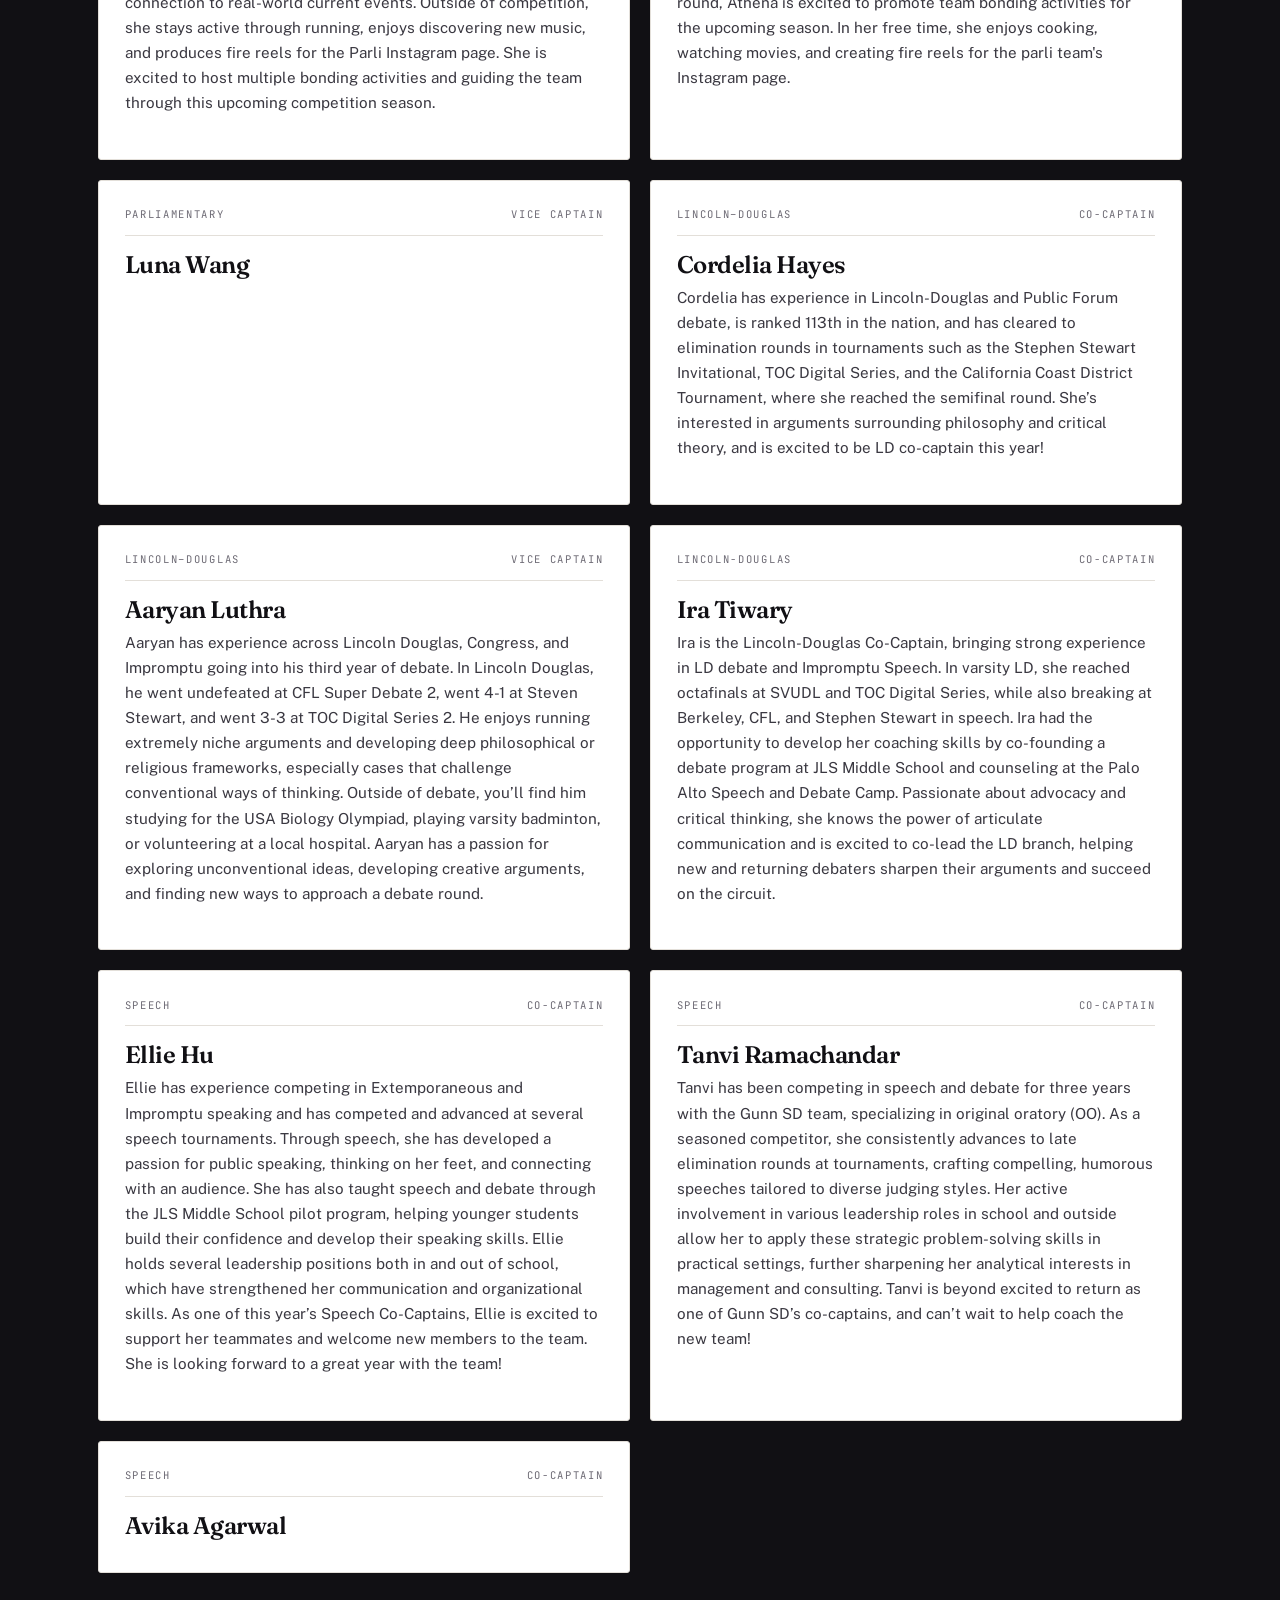
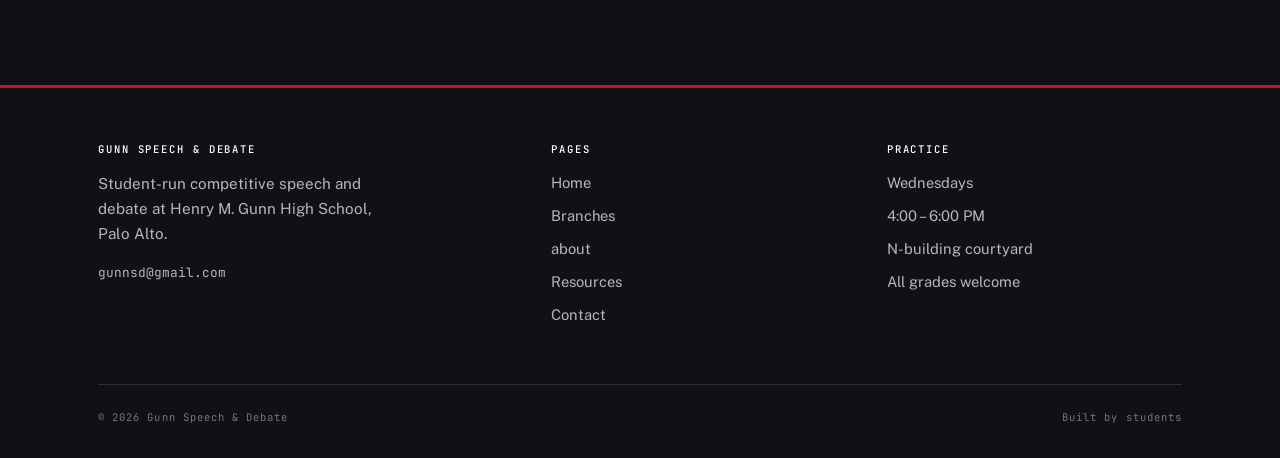
==== commit 7ca2deec: "update dillys about" ====
--- a/about.html
+++ b/about.html
@@ -175,7 +175,7 @@
           </div>
 
         <div class="branch-link" style="cursor:default">
-          <div class="branch-link__meta"><span>Lincoln–Dougla Captain</span><span>Lead</span></div>
+          <div class="branch-link__meta"><span>Lincoln–Douglas</span><span>Co-Captain</span></div>
           <h3>Cordelia Hayes</h3>
           <p>Cordelia has experience in Lincoln-Douglas and Public Forum debate, is ranked 113th in the nation, and has cleared to elimination rounds in tournaments such as the Stephen Stewart Invitational, TOC Digital Series, and the California Coast District Tournament, where she reached the semifinal round. She’s interested in arguments surrounding philosophy and critical theory, and is excited to be LD co-captain this year!</p>
         </div>
